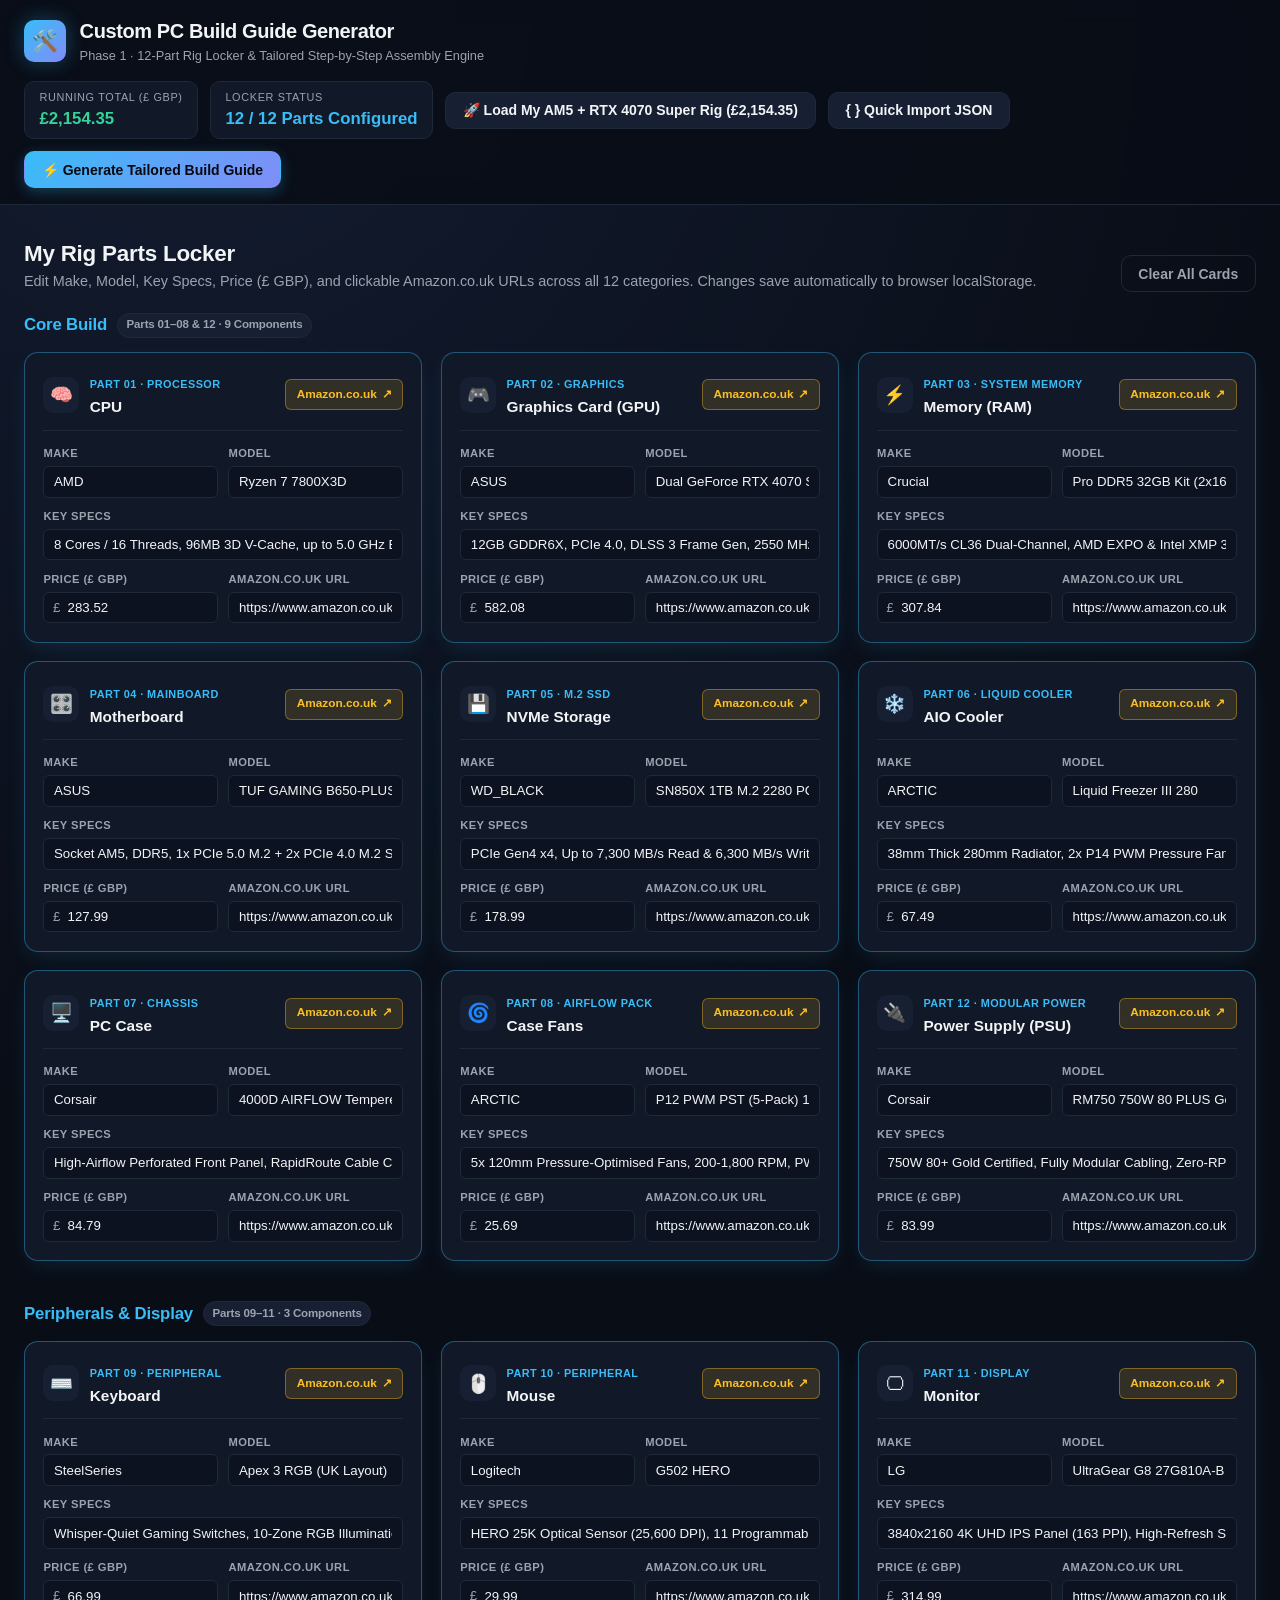
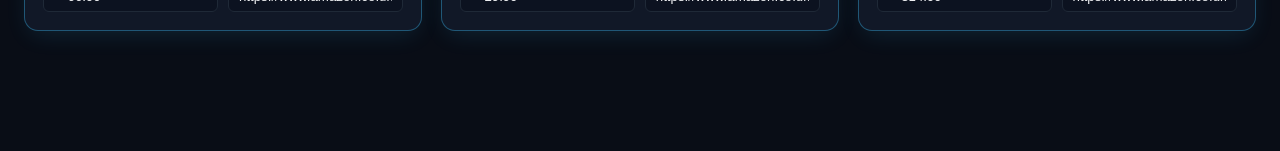
==== pc-build-guide/index.html @ 5e2cd975 "Phase 1 working state" ====
<!DOCTYPE html>
<html lang="en">
<head>
  <meta charset="UTF-8" />
  <meta name="viewport" content="width=device-width, initial-scale=1.0" />
  <title>Custom PC Build Guide Generator — Phase 1</title>
  <link rel="stylesheet" href="css/base.css" />
  <link rel="stylesheet" href="css/components.css" />
</head>
<body>
  <header class="top-header">
    <div class="app-container header-inner">
      <div class="brand-block">
        <div class="brand-logo" aria-hidden="true">🛠️</div>
        <div>
          <h1 class="brand-title">Custom PC Build Guide Generator</h1>
          <p class="brand-subtitle">Phase 1 · 12-Part Rig Locker &amp; Tailored Step-by-Step Assembly Engine</p>
        </div>
      </div>

      <div class="header-metrics-actions">
        <div class="metric-pill">
          <span class="metric-label">Running Total (£ GBP)</span>
          <span class="metric-value" id="total-price">£2,154.35</span>
        </div>
        <div class="metric-pill">
          <span class="metric-label">Locker Status</span>
          <span class="metric-value" id="parts-count" style="color: var(--accent-cyan);">12 / 12 Parts Configured</span>
        </div>
        <button type="button" class="btn btn-secondary" id="btn-load-default-rig">
          <span>🚀 Load My AM5 + RTX 4070 Super Rig (£2,154.35)</span>
        </button>
        <button type="button" class="btn btn-secondary" id="btn-open-json">
          <span>{ } Quick Import JSON</span>
        </button>
        <button type="button" class="btn btn-primary" id="btn-generate-guide">
          <span>⚡ Generate Tailored Build Guide</span>
        </button>
      </div>
    </div>
  </header>

  <main class="app-container">
    <section id="locker-container" aria-labelledby="locker-heading">
      <div class="section-header">
        <div>
          <h2 class="section-title" id="locker-heading">My Rig Parts Locker</h2>
          <p class="section-desc">
            Edit Make, Model, Key Specs, Price (£ GBP), and clickable Amazon.co.uk URLs across all 12 categories. Changes save automatically to browser localStorage.
          </p>
        </div>
        <button type="button" class="btn btn-ghost" id="btn-clear-all">Clear All Cards</button>
      </div>

      <h3 class="locker-subsection-title">
        <span>Core Build</span>
        <span class="locker-subsection-pill">Parts 01–08 &amp; 12 · 9 Components</span>
      </h3>
      <div class="parts-grid" id="core-parts-grid"></div>

      <h3 class="locker-subsection-title">
        <span>Peripherals &amp; Display</span>
        <span class="locker-subsection-pill">Parts 09–11 · 3 Components</span>
      </h3>
      <div class="parts-grid" id="peripherals-parts-grid"></div>
    </section>

    <section class="guide-section is-hidden" id="guide-section" aria-labelledby="guide-heading">
      <div class="section-header">
        <div>
          <h2 class="section-title" id="guide-heading">Tailored Step-by-Step Assembly &amp; BIOS Guide</h2>
          <p class="section-desc">
            Generated dynamically from your active Make, Model, and Key Specs—complete with hardware-specific warnings, Phase 2 SVG Blueprint slots, and Phase 3 Video Tip drawers.
          </p>
        </div>
      </div>

      <div class="guide-progress-card">
        <span id="guide-progress-text" style="font-weight: 600; font-size: 0.9rem;">0 of 9 Assembly Steps Completed (0%)</span>
        <div class="progress-track" aria-hidden="true">
          <div class="progress-fill" id="guide-progress-bar"></div>
        </div>
      </div>

      <div class="guide-steps-list" id="guide-steps"></div>
    </section>
  </main>

  <!-- Quick Import JSON Modal -->
  <div class="modal-backdrop is-hidden" id="json-modal" role="dialog" aria-modal="true" aria-labelledby="json-modal-title">
    <div class="modal-card">
      <div class="section-header" style="margin-bottom: 0.5rem;">
        <div>
          <h2 class="section-title" id="json-modal-title">Quick Import JSON / Inspect Rig Dataset</h2>
          <p class="section-desc">Paste a JSON parts object or array below to populate your 12-part locker.</p>
        </div>
        <button type="button" class="btn btn-ghost" id="btn-close-json">✕ Close</button>
      </div>

      <textarea id="json-textarea" class="paste-textarea" spellcheck="false"></textarea>

      <div class="modal-footer">
        <div style="display: flex; align-items: center; gap: 0.75rem; flex-wrap: wrap;">
          <button type="button" class="btn btn-secondary" id="btn-fill-default-json">Load Default £2,154.35 JSON Template</button>
          <span id="json-status" style="font-size: 0.8rem; color: var(--accent-cyan);"></span>
        </div>
        <button type="button" class="btn btn-primary" id="btn-apply-json">Apply JSON to Locker</button>
      </div>
    </div>
  </div>

  <div class="toast-banner" id="toast-banner" role="status" aria-live="polite"></div>

  <script defer src="js/defaultRig.js"></script>
  <script defer src="js/state.js"></script>
  <script defer src="js/guide.js"></script>
  <script defer src="js/app.js"></script>
</body>
</html>
---- pc-build-guide/css/base.css ----
:root {
  --bg-primary: #090d16;
  --bg-secondary: #111827;
  --bg-elevated: #172033;
  --bg-input: #0c1220;
  --border-subtle: #1f2937;
  --border-focus: #38bdf8;
  --border-populated: rgba(56, 189, 248, 0.38);
  --text-primary: #f3f4f6;
  --text-secondary: #9ca3af;
  --text-muted: #6b7280;
  --accent-cyan: #38bdf8;
  --accent-indigo: #818cf8;
  --accent-emerald: #34d399;
  --accent-amber: #fbbf24;
  --danger-rose: #f87171;
  --radius-lg: 14px;
  --radius-md: 10px;
  --radius-sm: 6px;
  --shadow-card: 0 10px 25px -5px rgba(0, 0, 0, 0.45);
}

*,
*::before,
*::after {
  box-sizing: border-box;
  margin: 0;
  padding: 0;
}

html {
  scroll-behavior: smooth;
  color-scheme: dark;
}

body {
  font-family: 'Inter', -apple-system, BlinkMacSystemFont, 'Segoe UI', Roboto, sans-serif;
  background: radial-gradient(circle at 15% 0%, #131c31 0%, var(--bg-primary) 55%);
  color: var(--text-primary);
  min-height: 100vh;
  line-height: 1.5;
  padding-bottom: 5rem;
}

.app-container {
  max-width: 1280px;
  margin: 0 auto;
  padding: 0 1.5rem;
}

/* Header & Action Bar */
.top-header {
  position: sticky;
  top: 0;
  z-index: 30;
  background: rgba(9, 13, 22, 0.88);
  backdrop-filter: blur(12px);
  border-bottom: 1px solid var(--border-subtle);
  padding: 1rem 0;
  margin-bottom: 2rem;
}

.header-inner {
  display: flex;
  flex-wrap: wrap;
  align-items: center;
  justify-content: space-between;
  gap: 1rem;
}

.brand-block {
  display: flex;
  align-items: center;
  gap: 0.85rem;
}

.brand-logo {
  width: 42px;
  height: 42px;
  border-radius: 10px;
  background: linear-gradient(135deg, var(--accent-cyan), var(--accent-indigo));
  display: grid;
  place-items: center;
  font-size: 1.3rem;
  box-shadow: 0 0 20px rgba(56, 189, 248, 0.3);
}

.brand-title {
  font-size: 1.25rem;
  font-weight: 700;
  letter-spacing: -0.02em;
}

.brand-subtitle {
  font-size: 0.8rem;
  color: var(--text-secondary);
}

.header-metrics-actions {
  display: flex;
  flex-wrap: wrap;
  align-items: center;
  gap: 0.75rem;
}

.metric-pill {
  background: var(--bg-secondary);
  border: 1px solid var(--border-subtle);
  padding: 0.45rem 0.9rem;
  border-radius: var(--radius-md);
  display: flex;
  flex-direction: column;
}

.metric-label {
  font-size: 0.68rem;
  text-transform: uppercase;
  letter-spacing: 0.06em;
  color: var(--text-secondary);
}

.metric-value {
  font-size: 1.05rem;
  font-weight: 700;
  color: var(--accent-emerald);
}

/* Section Headers */
.section-header {
  display: flex;
  flex-wrap: wrap;
  align-items: flex-end;
  justify-content: space-between;
  gap: 1rem;
  margin-bottom: 1.25rem;
}

.section-title {
  font-size: 1.4rem;
  font-weight: 700;
  letter-spacing: -0.01em;
}

.section-desc {
  color: var(--text-secondary);
  font-size: 0.9rem;
}

/* Buttons */
.btn {
  display: inline-flex;
  align-items: center;
  gap: 0.5rem;
  font-size: 0.875rem;
  font-weight: 600;
  padding: 0.6rem 1.05rem;
  border-radius: var(--radius-md);
  border: 1px solid transparent;
  cursor: pointer;
  transition: all 0.18s ease;
  text-decoration: none;
}

.btn-primary {
  background: linear-gradient(135deg, var(--accent-cyan), var(--accent-indigo));
  color: #060911;
  box-shadow: 0 4px 14px rgba(56, 189, 248, 0.28);
}

.btn-primary:hover {
  filter: brightness(1.1);
  transform: translateY(-1px);
}

.btn-secondary {
  background: var(--bg-elevated);
  color: var(--text-primary);
  border-color: var(--border-subtle);
}

.btn-secondary:hover {
  border-color: var(--accent-cyan);
}

.btn-ghost {
  background: transparent;
  color: var(--text-secondary);
  border-color: var(--border-subtle);
}

.btn-ghost:hover {
  color: var(--danger-rose);
  border-color: rgba(248, 113, 113, 0.4);
}

.is-hidden {
  display: none !important;
}
---- pc-build-guide/css/components.css ----
/* Parts Grid & Category Cards */
.parts-grid { display: grid; grid-template-columns: repeat(auto-fill, minmax(310px, 1fr)); gap: 1.15rem; margin-bottom: 2.5rem; }
.part-card { background: var(--bg-secondary); border: 1px solid var(--border-subtle); border-radius: var(--radius-lg); padding: 1.15rem; box-shadow: var(--shadow-card); transition: border-color 0.2s ease, box-shadow 0.2s ease; }
.part-card.is-populated { border-color: var(--border-populated); box-shadow: 0 8px 24px -6px rgba(56, 189, 248, 0.14); }
.part-card-header { display: flex; align-items: center; justify-content: space-between; gap: 0.5rem; margin-bottom: 0.9rem; padding-bottom: 0.7rem; border-bottom: 1px solid var(--border-subtle); }
.part-title-group { display: flex; align-items: center; gap: 0.65rem; }
.part-icon { width: 36px; height: 36px; border-radius: var(--radius-md); background: var(--bg-elevated); display: grid; place-items: center; font-size: 1.15rem; }
.part-label { font-size: 0.96rem; font-weight: 700; }
.part-badge { display: inline-block; font-size: 0.68rem; color: var(--accent-cyan); font-weight: 600; text-transform: uppercase; letter-spacing: 0.04em; }

.retail-link-btn { display: inline-flex; align-items: center; gap: 0.3rem; font-size: 0.74rem; font-weight: 600; padding: 0.35rem 0.65rem; border-radius: var(--radius-sm); background: rgba(251, 191, 36, 0.14); color: var(--accent-amber); border: 1px solid rgba(251, 191, 36, 0.38); text-decoration: none; transition: all 0.15s ease; white-space: nowrap; }
.retail-link-btn:hover:not(.is-disabled) { background: var(--accent-amber); color: #060911; }
.retail-link-btn.is-disabled { background: var(--bg-input); color: var(--text-muted); border-color: var(--border-subtle); pointer-events: none; opacity: 0.6; }

.part-form-grid { display: grid; grid-template-columns: 1fr 1fr; gap: 0.65rem; }
.field-group { display: flex; flex-direction: column; gap: 0.25rem; }
.field-group.full-span { grid-column: 1 / -1; }
.field-label { font-size: 0.7rem; font-weight: 600; color: var(--text-secondary); text-transform: uppercase; letter-spacing: 0.04em; }
.field-input { width: 100%; background: var(--bg-input); border: 1px solid var(--border-subtle); border-radius: var(--radius-sm); color: var(--text-primary); font-size: 0.83rem; padding: 0.46rem 0.6rem; outline: none; transition: border-color 0.15s ease; }
.field-input:focus { border-color: var(--border-focus); }
.price-input-wrap { position: relative; display: flex; align-items: center; }
.currency-prefix { position: absolute; left: 0.6rem; color: var(--text-secondary); font-size: 0.83rem; pointer-events: none; }
.price-input { padding-left: 1.45rem; }

/* Sub-section Divider */
.locker-subsection-title { display: flex; align-items: center; gap: 0.6rem; font-size: 1.05rem; font-weight: 700; color: var(--accent-cyan); margin: 0.5rem 0 0.9rem; letter-spacing: -0.01em; }
.locker-subsection-pill { font-size: 0.72rem; background: var(--bg-elevated); color: var(--text-secondary); padding: 0.18rem 0.55rem; border-radius: 999px; border: 1px solid var(--border-subtle); }

/* Tailored Build Guide Section */
.guide-section { border-top: 1px solid var(--border-subtle); padding-top: 2.25rem; }
.guide-progress-card { background: var(--bg-secondary); border: 1px solid var(--border-subtle); border-radius: var(--radius-md); padding: 0.9rem 1.15rem; margin-bottom: 1.5rem; display: flex; flex-wrap: wrap; align-items: center; justify-content: space-between; gap: 1rem; }
.progress-track { flex: 1; min-width: 200px; height: 10px; background: var(--bg-input); border-radius: 999px; overflow: hidden; border: 1px solid var(--border-subtle); }
.progress-fill { height: 100%; width: 0%; background: linear-gradient(90deg, var(--accent-cyan), var(--accent-emerald)); transition: width 0.25s ease; }
.guide-steps-list { display: flex; flex-direction: column; gap: 1.25rem; }
.guide-step-card { background: var(--bg-secondary); border: 1px solid var(--border-subtle); border-radius: var(--radius-lg); padding: 1.35rem; transition: border-color 0.2s ease; }
.guide-step-card.is-completed { border-color: rgba(52, 211, 153, 0.45); background: rgba(17, 24, 39, 0.65); }
.guide-step-top { display: flex; flex-wrap: wrap; align-items: center; justify-content: space-between; gap: 0.8rem; margin-bottom: 0.9rem; }
.step-check-label { display: inline-flex; align-items: center; gap: 0.55rem; cursor: pointer; }
.step-checkbox { width: 18px; height: 18px; accent-color: var(--accent-emerald); cursor: pointer; }
.step-number-badge { background: var(--bg-elevated); color: var(--accent-cyan); font-size: 0.76rem; font-weight: 700; padding: 0.25rem 0.6rem; border-radius: var(--radius-sm); border: 1px solid rgba(56, 189, 248, 0.3); }
.step-heading-wrap { flex: 1; min-width: 240px; }
.step-phase-tag { font-size: 0.72rem; text-transform: uppercase; letter-spacing: 0.05em; color: var(--accent-indigo); font-weight: 600; }
.step-title { font-size: 1.1rem; font-weight: 700; }
.step-parts-pills { display: flex; flex-wrap: wrap; gap: 0.4rem; }
.step-part-pill { font-size: 0.73rem; background: var(--bg-input); border: 1px solid var(--border-subtle); color: var(--text-secondary); padding: 0.2rem 0.55rem; border-radius: 999px; }

.step-instructions { margin: 0 0 0.95rem 1.25rem; color: var(--text-primary); display: flex; flex-direction: column; gap: 0.45rem; font-size: 0.92rem; }
.step-instructions strong { color: var(--accent-cyan); }
.step-instructions kbd { background: var(--bg-elevated); border: 1px solid var(--border-subtle); border-radius: 4px; padding: 0.08rem 0.38rem; font-size: 0.78rem; }

/* Hardware-Specific Warning Callout */
.hardware-warning-box { display: flex; align-items: flex-start; gap: 0.65rem; background: rgba(251, 191, 36, 0.08); border: 1px solid rgba(251, 191, 36, 0.38); border-left: 4px solid var(--accent-amber); border-radius: var(--radius-md); padding: 0.75rem 0.95rem; margin-bottom: 1rem; font-size: 0.85rem; color: #fde68a; }
.warning-icon { font-size: 1.05rem; line-height: 1.2; }

/* Phase 2 SVG Blueprint Slot & Phase 3 Collapsible Video Tip Drawer */
.phase-placeholders-grid { display: grid; grid-template-columns: repeat(auto-fit, minmax(280px, 1fr)); gap: 0.85rem; align-items: start; }
.placeholder-slot { background: var(--bg-input); border: 1px dashed rgba(56, 189, 248, 0.4); border-radius: var(--radius-md); padding: 0.85rem; }
.slot-badge-row { display: flex; align-items: center; justify-content: space-between; gap: 0.5rem; margin-bottom: 0.35rem; }
.slot-pill { font-size: 0.7rem; font-weight: 700; padding: 0.15rem 0.5rem; border-radius: var(--radius-sm); }
.phase-2-pill { background: rgba(56, 189, 248, 0.14); color: var(--accent-cyan); }
.phase-3-pill { background: rgba(129, 140, 248, 0.16); color: var(--accent-indigo); }
.slot-part-tag, .slot-duration { font-size: 0.72rem; color: var(--text-secondary); font-family: ui-monospace, SFMono-Regular, Consolas, monospace; }
.slot-topic { font-size: 0.83rem; color: var(--text-secondary); }

.video-tip-drawer { background: var(--bg-input); border: 1px solid rgba(129, 140, 248, 0.35); border-radius: var(--radius-md); overflow: hidden; }
.video-tip-summary { list-style: none; cursor: pointer; padding: 0.8rem 0.9rem; display: flex; align-items: center; justify-content: space-between; gap: 0.5rem; font-size: 0.84rem; font-weight: 600; color: var(--text-primary); user-select: none; }
.video-tip-summary::-webkit-details-marker { display: none; }
.video-tip-summary:hover { background: rgba(129, 140, 248, 0.08); }
.video-tip-body { padding: 0.75rem 0.9rem; border-top: 1px dashed var(--border-subtle); font-size: 0.82rem; color: var(--text-secondary); background: rgba(9, 13, 22, 0.55); }

/* Modal & Toast */
.modal-backdrop { position: fixed; inset: 0; z-index: 50; background: rgba(5, 8, 15, 0.8); backdrop-filter: blur(6px); display: grid; place-items: center; padding: 1rem; }
.modal-card { width: 100%; max-width: 700px; background: var(--bg-secondary); border: 1px solid var(--border-subtle); border-radius: var(--radius-lg); padding: 1.5rem; box-shadow: var(--shadow-card); }
.paste-textarea { width: 100%; min-height: 220px; margin: 0.9rem 0; background: var(--bg-input); border: 1px solid var(--border-subtle); border-radius: var(--radius-md); color: var(--text-primary); font-family: ui-monospace, SFMono-Regular, Consolas, monospace; font-size: 0.8rem; padding: 0.85rem; resize: vertical; }
.modal-footer { display: flex; flex-wrap: wrap; align-items: center; justify-content: space-between; gap: 0.75rem; }
.toast-banner { position: fixed; bottom: 1.5rem; right: 1.5rem; z-index: 60; background: var(--bg-elevated); border: 1px solid var(--accent-cyan); color: var(--text-primary); padding: 0.75rem 1.1rem; border-radius: var(--radius-md); font-size: 0.85rem; box-shadow: var(--shadow-card); opacity: 0; transform: translateY(10px); pointer-events: none; transition: all 0.2s ease; }
.toast-banner.visible { opacity: 1; transform: translateY(0); }
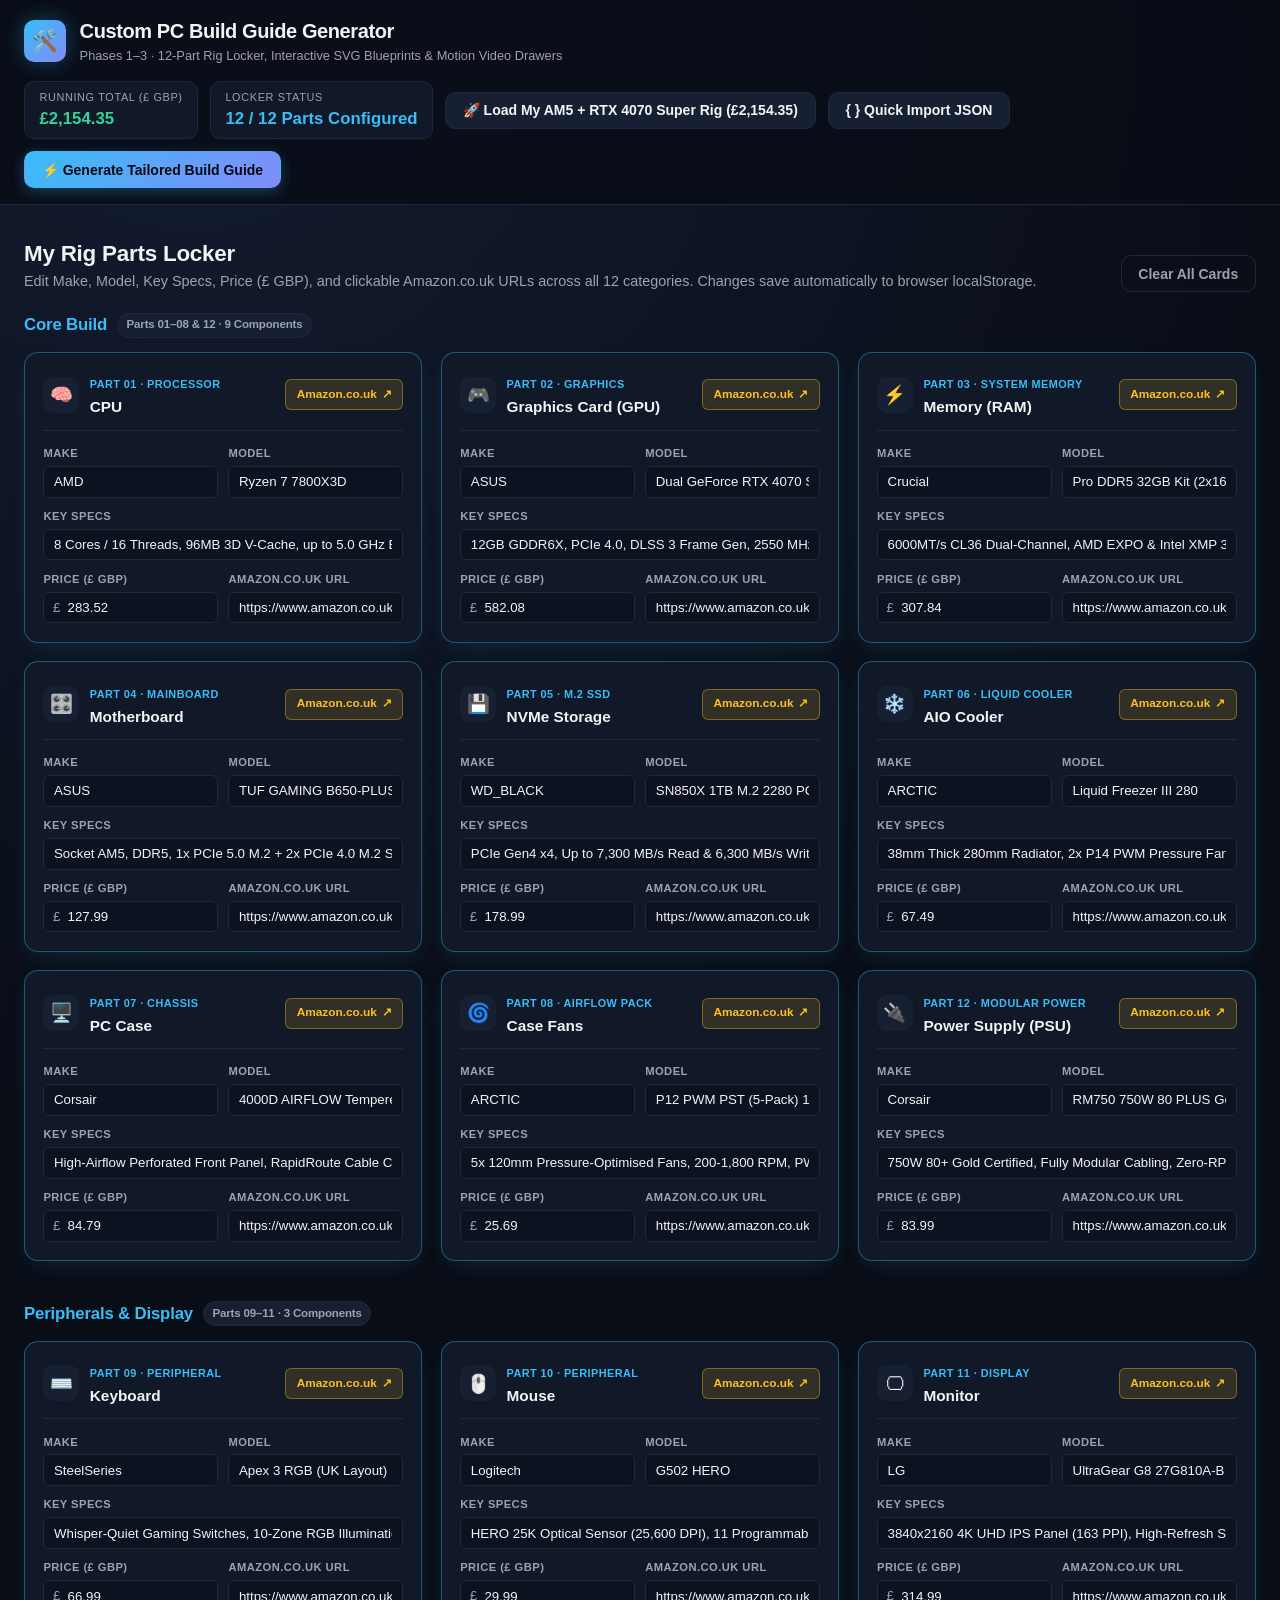
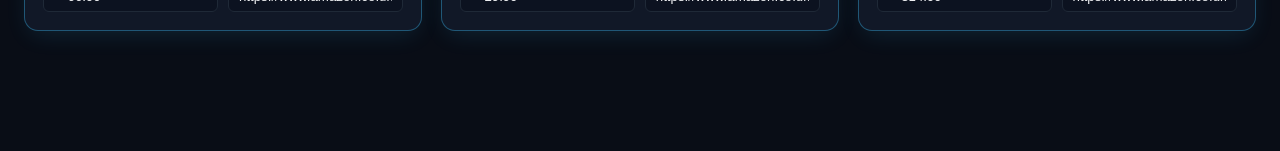
==== commit 459c5c4b: "Phase 3 working state with interactive video tip drawers" ====
--- a/pc-build-guide/index.html
+++ b/pc-build-guide/index.html
@@ -3,9 +3,11 @@
 <head>
   <meta charset="UTF-8" />
   <meta name="viewport" content="width=device-width, initial-scale=1.0" />
-  <title>Custom PC Build Guide Generator — Phase 1</title>
+  <title>Custom PC Build Guide Generator — Phases 1–3</title>
   <link rel="stylesheet" href="css/base.css" />
   <link rel="stylesheet" href="css/components.css" />
+  <link rel="stylesheet" href="css/blueprints.css" />
+  <link rel="stylesheet" href="css/videoDrawer.css" />
 </head>
 <body>
   <header class="top-header">
@@ -14,7 +16,7 @@
         <div class="brand-logo" aria-hidden="true">🛠️</div>
         <div>
           <h1 class="brand-title">Custom PC Build Guide Generator</h1>
-          <p class="brand-subtitle">Phase 1 · 12-Part Rig Locker &amp; Tailored Step-by-Step Assembly Engine</p>
+          <p class="brand-subtitle">Phases 1–3 · 12-Part Rig Locker, Interactive SVG Blueprints &amp; Motion Video Drawers</p>
         </div>
       </div>
 
@@ -114,6 +116,10 @@
   <script defer src="js/defaultRig.js"></script>
   <script defer src="js/state.js"></script>
   <script defer src="js/guide.js"></script>
+  <script defer src="js/blueprintsBench.js"></script>
+  <script defer src="js/blueprintsSystem.js"></script>
+  <script defer src="js/videoDrawerData.js"></script>
+  <script defer src="js/videoDrawerPlayer.js"></script>
   <script defer src="js/app.js"></script>
 </body>
 </html>
--- a/pc-build-guide/css/blueprints.css
+++ b/pc-build-guide/css/blueprints.css
@@ -0,0 +1,211 @@
+/* Interactive SVG Blueprints (Phase 2) */
+.blueprint-card {
+  background: #080c15;
+  border: 1px solid rgba(56, 189, 248, 0.35);
+  border-radius: var(--radius-md);
+  overflow: hidden;
+  transition: all 0.22s ease;
+  box-shadow: inset 0 0 24px rgba(56, 189, 248, 0.05);
+}
+
+.blueprint-card.is-expanded {
+  grid-column: 1 / -1;
+  border-color: var(--accent-cyan);
+  box-shadow: 0 12px 32px rgba(0, 0, 0, 0.65), 0 0 20px rgba(56, 189, 248, 0.18);
+}
+
+.blueprint-toolbar {
+  display: flex;
+  flex-wrap: wrap;
+  align-items: center;
+  justify-content: space-between;
+  gap: 0.5rem;
+  padding: 0.55rem 0.85rem;
+  background: rgba(17, 24, 39, 0.9);
+  border-bottom: 1px solid var(--border-subtle);
+}
+
+.blueprint-meta {
+  display: flex;
+  align-items: center;
+  gap: 0.5rem;
+}
+
+.blueprint-code {
+  font-family: ui-monospace, SFMono-Regular, Consolas, monospace;
+  font-size: 0.7rem;
+  font-weight: 700;
+  color: var(--accent-cyan);
+  background: rgba(56, 189, 248, 0.14);
+  padding: 0.15rem 0.48rem;
+  border-radius: 4px;
+  border: 1px solid rgba(56, 189, 248, 0.3);
+}
+
+.blueprint-title-text {
+  font-size: 0.78rem;
+  font-weight: 600;
+  color: var(--text-primary);
+}
+
+.blueprint-zoom-btn {
+  background: var(--bg-elevated);
+  color: var(--accent-cyan);
+  border: 1px solid rgba(56, 189, 248, 0.35);
+  border-radius: 5px;
+  padding: 0.22rem 0.58rem;
+  font-size: 0.72rem;
+  font-weight: 600;
+  cursor: pointer;
+  transition: all 0.15s ease;
+}
+
+.blueprint-zoom-btn:hover {
+  background: var(--accent-cyan);
+  color: #060911;
+}
+
+.blueprint-canvas-wrap {
+  position: relative;
+  width: 100%;
+  background-color: #070b13;
+  background-image:
+    linear-gradient(rgba(56, 189, 248, 0.05) 1px, transparent 1px),
+    linear-gradient(90deg, rgba(56, 189, 248, 0.05) 1px, transparent 1px);
+  background-size: 20px 20px;
+  padding: 0.5rem;
+}
+
+.blueprint-svg {
+  width: 100%;
+  height: 215px;
+  display: block;
+  transition: height 0.22s ease;
+}
+
+.blueprint-card.is-expanded .blueprint-svg {
+  height: 360px;
+}
+
+/* SVG Hotspot Callout Nodes */
+.bp-hotspot {
+  cursor: pointer;
+  outline: none;
+}
+
+.bp-hotspot-ring {
+  fill: rgba(56, 189, 248, 0.18);
+  stroke: #38bdf8;
+  stroke-width: 1.5;
+  transform-box: fill-box;
+  transform-origin: center;
+  animation: bpPulse 2.2s infinite ease-in-out;
+}
+
+.bp-hotspot.amber .bp-hotspot-ring {
+  fill: rgba(251, 191, 36, 0.2);
+  stroke: #fbbf24;
+}
+
+.bp-hotspot-core {
+  fill: #38bdf8;
+  stroke: #090d16;
+  stroke-width: 1.5;
+  transition: transform 0.15s ease, fill 0.15s ease;
+  transform-box: fill-box;
+  transform-origin: center;
+}
+
+.bp-hotspot.amber .bp-hotspot-core {
+  fill: #fbbf24;
+}
+
+.bp-hotspot:hover .bp-hotspot-core,
+.bp-hotspot.is-active .bp-hotspot-core {
+  transform: scale(1.3);
+  fill: #34d399;
+}
+
+.bp-hotspot.is-active .bp-hotspot-ring {
+  stroke: #34d399;
+  stroke-width: 2.5;
+}
+
+.bp-hotspot-num {
+  font-family: ui-monospace, SFMono-Regular, Consolas, monospace;
+  font-size: 9px;
+  font-weight: 700;
+  fill: #05080f;
+  pointer-events: none;
+  text-anchor: middle;
+  dominant-baseline: central;
+}
+
+/* Animated Airflow & Signal Lines */
+.bp-flow-intake {
+  stroke: #38bdf8;
+  stroke-width: 2.5;
+  stroke-dasharray: 6 5;
+  animation: bpDashFlow 1.1s linear infinite;
+}
+
+.bp-flow-exhaust {
+  stroke: #f97316;
+  stroke-width: 2.5;
+  stroke-dasharray: 6 5;
+  animation: bpDashFlow 0.95s linear infinite;
+}
+
+@keyframes bpPulse {
+  0%, 100% { transform: scale(1); opacity: 0.85; }
+  50% { transform: scale(1.45); opacity: 0.28; }
+}
+
+@keyframes bpDashFlow {
+  to { stroke-dashoffset: -22; }
+}
+
+/* Hotspot Inspection Readout Footer */
+.blueprint-inspector {
+  display: flex;
+  flex-direction: column;
+  gap: 0.35rem;
+  padding: 0.65rem 0.85rem;
+  background: #0c1322;
+  border-top: 1px solid var(--border-subtle);
+}
+
+.hotspot-pills-row {
+  display: flex;
+  flex-wrap: wrap;
+  gap: 0.35rem;
+}
+
+.hotspot-chip {
+  background: var(--bg-secondary);
+  border: 1px solid var(--border-subtle);
+  color: var(--text-secondary);
+  font-size: 0.7rem;
+  font-weight: 600;
+  padding: 0.18rem 0.5rem;
+  border-radius: 999px;
+  cursor: pointer;
+  transition: all 0.15s ease;
+}
+
+.hotspot-chip:hover,
+.hotspot-chip.is-active {
+  border-color: var(--accent-cyan);
+  color: var(--accent-cyan);
+  background: rgba(56, 189, 248, 0.12);
+}
+
+.inspector-detail-text {
+  font-size: 0.78rem;
+  color: var(--text-primary);
+  line-height: 1.4;
+}
+
+.inspector-detail-text strong {
+  color: var(--accent-cyan);
+}
--- a/pc-build-guide/css/videoDrawer.css
+++ b/pc-build-guide/css/videoDrawer.css
@@ -0,0 +1,263 @@
+/* Phase 3: Collapsible Video Tip & Motion Guide Drawers */
+.video-tip-drawer {
+  grid-column: 1 / -1;
+  background: linear-gradient(180deg, rgba(13, 19, 34, 0.96), rgba(9, 13, 24, 0.99));
+  border: 1px solid rgba(168, 85, 247, 0.35);
+  border-radius: 10px;
+  overflow: hidden;
+  transition: border-color 0.2s ease, box-shadow 0.2s ease;
+}
+
+.video-tip-drawer[open] {
+  border-color: rgba(168, 85, 247, 0.72);
+  box-shadow: 0 10px 30px rgba(0, 0, 0, 0.45), 0 0 0 1px rgba(168, 85, 247, 0.2);
+}
+
+.video-tip-summary {
+  display: flex;
+  align-items: center;
+  justify-content: space-between;
+  gap: 0.75rem;
+  padding: 0.75rem 0.95rem;
+  cursor: pointer;
+  list-style: none;
+  user-select: none;
+  background: rgba(168, 85, 247, 0.08);
+  transition: background 0.15s ease;
+}
+
+.video-tip-summary::-webkit-details-marker {
+  display: none;
+}
+
+.video-tip-summary:hover {
+  background: rgba(168, 85, 247, 0.14);
+}
+
+.video-summary-left {
+  display: flex;
+  align-items: center;
+  gap: 0.55rem;
+  flex-wrap: wrap;
+  font-size: 0.85rem;
+  font-weight: 700;
+  color: var(--text-primary);
+}
+
+.video-summary-right {
+  display: flex;
+  align-items: center;
+  gap: 0.5rem;
+  font-size: 0.76rem;
+  color: #d8b4fe;
+  font-family: ui-monospace, SFMono-Regular, Consolas, monospace;
+}
+
+.video-tip-body {
+  padding: 0.95rem 1rem 1rem;
+  border-top: 1px solid rgba(168, 85, 247, 0.24);
+  display: flex;
+  flex-direction: column;
+  gap: 0.85rem;
+}
+
+.video-drawer-tabs {
+  display: flex;
+  align-items: center;
+  justify-content: space-between;
+  gap: 0.5rem;
+  flex-wrap: wrap;
+  border-bottom: 1px solid rgba(148, 163, 184, 0.16);
+  padding-bottom: 0.55rem;
+}
+
+.video-tab-group {
+  display: flex;
+  gap: 0.45rem;
+  flex-wrap: wrap;
+}
+
+.video-tab-btn {
+  background: rgba(15, 23, 42, 0.85);
+  border: 1px solid rgba(148, 163, 184, 0.25);
+  color: var(--text-secondary);
+  font-size: 0.76rem;
+  font-weight: 700;
+  padding: 0.36rem 0.72rem;
+  border-radius: 6px;
+  cursor: pointer;
+  transition: all 0.15s ease;
+}
+
+.video-tab-btn:hover {
+  border-color: #c084fc;
+  color: var(--text-primary);
+}
+
+.video-tab-btn.is-active {
+  background: rgba(168, 85, 247, 0.2);
+  border-color: #c084fc;
+  color: #f3e8ff;
+}
+
+.video-tab-pane.is-hidden {
+  display: none;
+}
+
+/* Motion Canvas Stage & Controls */
+.motion-player-box {
+  background: #070b14;
+  border: 1px solid rgba(56, 189, 248, 0.24);
+  border-radius: 8px;
+  padding: 0.65rem;
+  display: flex;
+  flex-direction: column;
+  gap: 0.6rem;
+}
+
+.motion-canvas-wrap {
+  position: relative;
+  width: 100%;
+  background: radial-gradient(circle at 50% 45%, #111c33 0%, #070b14 100%);
+  border: 1px solid rgba(30, 41, 59, 0.9);
+  border-radius: 6px;
+  overflow: hidden;
+}
+
+.motion-canvas {
+  display: block;
+  width: 100%;
+  height: auto;
+  max-height: 220px;
+}
+
+.motion-controls-bar {
+  display: flex;
+  align-items: center;
+  gap: 0.6rem;
+  flex-wrap: wrap;
+  background: rgba(15, 23, 42, 0.9);
+  padding: 0.45rem 0.65rem;
+  border-radius: 6px;
+  border: 1px solid rgba(148, 163, 184, 0.16);
+}
+
+.motion-btn {
+  background: rgba(56, 189, 248, 0.15);
+  border: 1px solid rgba(56, 189, 248, 0.45);
+  color: #e0f2fe;
+  font-size: 0.75rem;
+  font-weight: 700;
+  padding: 0.28rem 0.65rem;
+  border-radius: 5px;
+  cursor: pointer;
+}
+
+.motion-btn.is-active {
+  background: rgba(16, 185, 129, 0.2);
+  border-color: #34d399;
+  color: #a7f3d0;
+}
+
+.motion-scrubber {
+  flex: 1;
+  min-width: 140px;
+  accent-color: #38bdf8;
+  cursor: pointer;
+}
+
+.motion-timecode {
+  font-family: ui-monospace, SFMono-Regular, Consolas, monospace;
+  font-size: 0.75rem;
+  color: #38bdf8;
+  min-width: 78px;
+  text-align: right;
+}
+
+/* 3 Timestamped Keyframe Coaching Callouts */
+.keyframe-grid {
+  display: grid;
+  grid-template-columns: repeat(auto-fit, minmax(210px, 1fr));
+  gap: 0.55rem;
+}
+
+.keyframe-card {
+  text-align: left;
+  background: rgba(15, 23, 42, 0.78);
+  border: 1px solid rgba(148, 163, 184, 0.22);
+  border-radius: 7px;
+  padding: 0.55rem 0.7rem;
+  cursor: pointer;
+  transition: all 0.15s ease;
+  color: var(--text-secondary);
+}
+
+.keyframe-card:hover,
+.keyframe-card.is-active {
+  border-color: #38bdf8;
+  background: rgba(56, 189, 248, 0.11);
+  color: var(--text-primary);
+}
+
+.keyframe-time {
+  display: inline-block;
+  font-family: ui-monospace, SFMono-Regular, Consolas, monospace;
+  font-size: 0.7rem;
+  font-weight: 700;
+  color: #38bdf8;
+  background: rgba(56, 189, 248, 0.14);
+  padding: 0.1rem 0.4rem;
+  border-radius: 4px;
+  margin-bottom: 0.28rem;
+}
+
+.keyframe-label {
+  display: block;
+  font-size: 0.77rem;
+  line-height: 1.38;
+}
+
+/* YouTube / Custom Video Tab & Pro-Tip Mistake Badge */
+.custom-video-controls {
+  display: flex;
+  gap: 0.5rem;
+  flex-wrap: wrap;
+  align-items: center;
+}
+
+.custom-video-input {
+  flex: 1;
+  min-width: 220px;
+}
+
+.video-embed-frame {
+  width: 100%;
+  aspect-ratio: 16 / 9;
+  max-height: 310px;
+  border: 1px solid rgba(168, 85, 247, 0.35);
+  border-radius: 8px;
+  background: #050811;
+}
+
+.coaching-note-box {
+  background: rgba(56, 189, 248, 0.08);
+  border-left: 3px solid #38bdf8;
+  padding: 0.55rem 0.75rem;
+  border-radius: 5px;
+  font-size: 0.79rem;
+  color: var(--text-secondary);
+  line-height: 1.45;
+}
+
+.mistake-badge-box {
+  display: flex;
+  align-items: flex-start;
+  gap: 0.6rem;
+  background: rgba(239, 68, 68, 0.1);
+  border: 1px solid rgba(239, 68, 68, 0.38);
+  border-radius: 7px;
+  padding: 0.6rem 0.8rem;
+  font-size: 0.8rem;
+  color: #fecaca;
+  line-height: 1.42;
+}
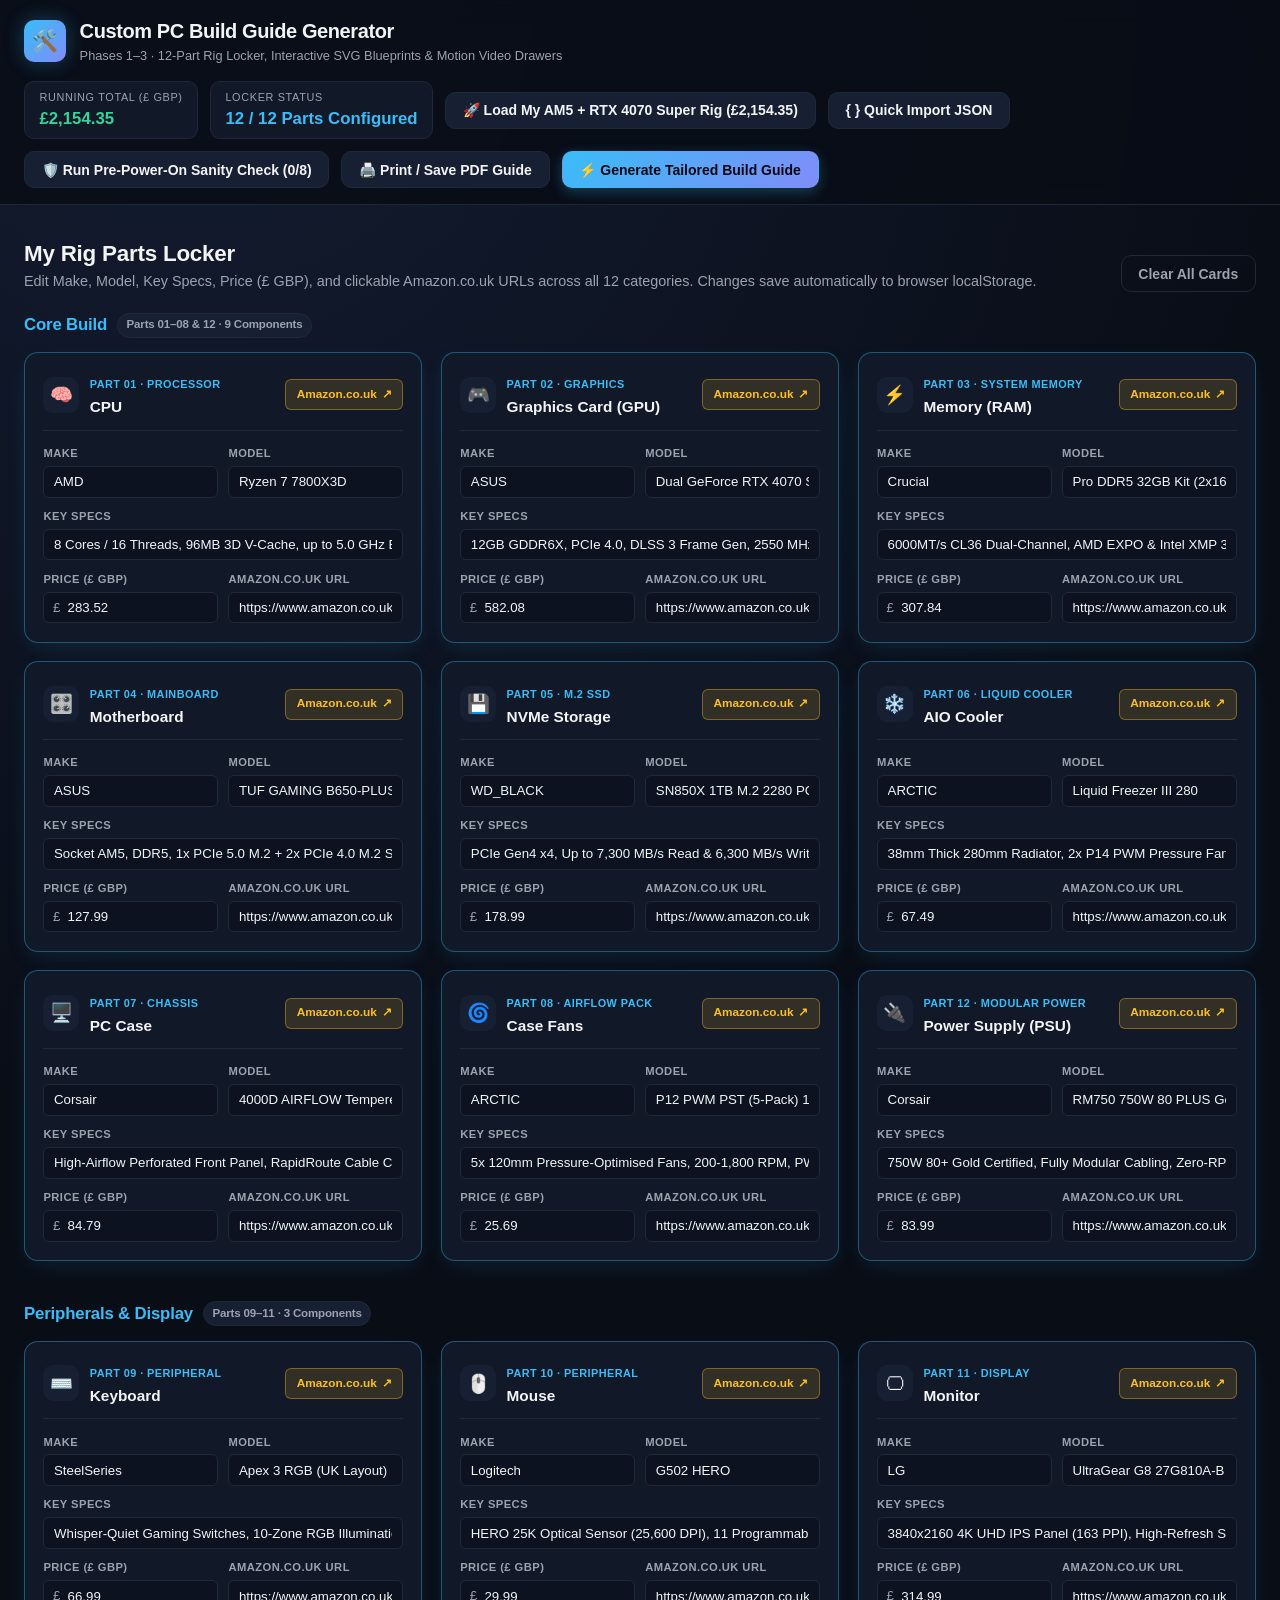
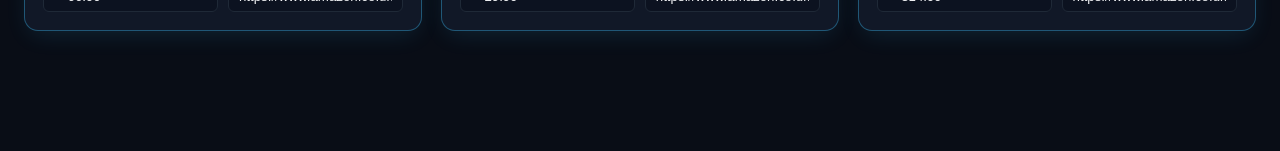
==== commit 03560284: "Phase 4 working state with pre-power-on sanity check and print dossier" ====
--- a/pc-build-guide/index.html
+++ b/pc-build-guide/index.html
@@ -3,11 +3,12 @@
 <head>
   <meta charset="UTF-8" />
   <meta name="viewport" content="width=device-width, initial-scale=1.0" />
-  <title>Custom PC Build Guide Generator — Phases 1–3</title>
+  <title>Custom PC Build Guide Generator — Phases 1–4</title>
   <link rel="stylesheet" href="css/base.css" />
   <link rel="stylesheet" href="css/components.css" />
   <link rel="stylesheet" href="css/blueprints.css" />
   <link rel="stylesheet" href="css/videoDrawer.css" />
+  <link rel="stylesheet" href="css/printDossier.css" />
 </head>
 <body>
   <header class="top-header">
@@ -35,6 +36,12 @@
         <button type="button" class="btn btn-secondary" id="btn-open-json">
           <span>{ } Quick Import JSON</span>
         </button>
+        <button type="button" class="btn btn-secondary" id="btn-open-sanity">
+          <span>🛡️ Run Pre-Power-On Sanity Check (0/8)</span>
+        </button>
+        <button type="button" class="btn btn-secondary" id="btn-print-dossier">
+          <span>🖨️ Print / Save PDF Guide</span>
+        </button>
         <button type="button" class="btn btn-primary" id="btn-generate-guide">
           <span>⚡ Generate Tailored Build Guide</span>
         </button>
@@ -43,6 +50,7 @@
   </header>
 
   <main class="app-container">
+    <section id="print-dossier-sheet" class="print-dossier-sheet" aria-hidden="true"></section>
     <section id="locker-container" aria-labelledby="locker-heading">
       <div class="section-header">
         <div>
@@ -111,6 +119,34 @@
     </div>
   </div>
 
+  <div class="modal-backdrop is-hidden" id="sanity-modal" role="dialog" aria-modal="true" aria-labelledby="sanity-modal-title">
+    <div class="modal-card sanity-modal-card">
+      <div class="section-header" style="margin-bottom: 0.5rem;">
+        <div>
+          <h2 class="section-title" id="sanity-modal-title">🛡️ Pre-Power-On Sanity Check (First-Boot Readiness Gate)</h2>
+          <p class="section-desc">Verify all 8 critical hardware &amp; cable checks tailored to your active rig before flipping the PSU switch.</p>
+        </div>
+        <button type="button" class="btn btn-ghost" id="btn-close-sanity">✕ Close</button>
+      </div>
+      <div class="sanity-meter-box">
+        <div class="sanity-meter-top">
+          <span id="sanity-meter-text">0 / 8 Pre-Boot Checks Verified (0%)</span>
+          <button type="button" class="btn btn-ghost" id="btn-check-all-sanity" style="padding:0.2rem 0.55rem; font-size:0.75rem;">Toggle All 8</button>
+        </div>
+        <div class="progress-track" aria-hidden="true"><div class="progress-fill" id="sanity-meter-bar"></div></div>
+      </div>
+      <div class="sanity-cleared-banner is-hidden" id="sanity-cleared-banner" role="status">
+        <span>✅</span>
+        <span>Cleared for First Boot &amp; UEFI BIOS Setup! All 8 critical hardware checks verified.</span>
+      </div>
+      <div class="sanity-check-list" id="sanity-checklist-container"></div>
+      <div class="modal-footer">
+        <span style="font-size:0.78rem; color:var(--text-secondary);">Progress saves automatically to browser localStorage.</span>
+        <button type="button" class="btn btn-primary" id="btn-modal-print-dossier">🖨️ Print / Save PDF Build Dossier</button>
+      </div>
+    </div>
+  </div>
+
   <div class="toast-banner" id="toast-banner" role="status" aria-live="polite"></div>
 
   <script defer src="js/defaultRig.js"></script>
@@ -120,6 +156,7 @@
   <script defer src="js/blueprintsSystem.js"></script>
   <script defer src="js/videoDrawerData.js"></script>
   <script defer src="js/videoDrawerPlayer.js"></script>
+  <script defer src="js/sanityDossier.js"></script>
   <script defer src="js/app.js"></script>
 </body>
 </html>
--- a/pc-build-guide/css/printDossier.css
+++ b/pc-build-guide/css/printDossier.css
@@ -0,0 +1,246 @@
+/* Phase 4: Pre-Power-On Sanity Check Modal & A4 Print Dossier */
+.sanity-gate-prompt {
+  margin-top: 0.9rem;
+  padding: 0.9rem 1.05rem;
+  border-radius: 10px;
+  background: linear-gradient(135deg, rgba(16, 185, 129, 0.14), rgba(56, 189, 248, 0.12));
+  border: 1px solid rgba(16, 185, 129, 0.45);
+  display: flex;
+  align-items: center;
+  justify-content: space-between;
+  gap: 0.85rem;
+  flex-wrap: wrap;
+}
+
+.sanity-gate-text strong {
+  display: block;
+  color: #a7f3d0;
+  font-size: 0.92rem;
+  margin-bottom: 0.2rem;
+}
+
+.sanity-gate-text span {
+  font-size: 0.8rem;
+  color: var(--text-secondary);
+}
+
+.sanity-modal-card {
+  max-width: 780px;
+  width: 95%;
+  max-height: 90vh;
+  overflow-y: auto;
+}
+
+.sanity-meter-box {
+  background: rgba(15, 23, 42, 0.85);
+  border: 1px solid rgba(56, 189, 248, 0.3);
+  border-radius: 8px;
+  padding: 0.7rem 0.9rem;
+  margin-bottom: 0.75rem;
+}
+
+.sanity-meter-top {
+  display: flex;
+  justify-content: space-between;
+  align-items: center;
+  font-size: 0.84rem;
+  font-weight: 700;
+  margin-bottom: 0.45rem;
+}
+
+.sanity-cleared-banner {
+  background: rgba(16, 185, 129, 0.18);
+  border: 1px solid #10b981;
+  color: #d1fae5;
+  padding: 0.7rem 0.95rem;
+  border-radius: 8px;
+  font-weight: 700;
+  font-size: 0.88rem;
+  margin-bottom: 0.75rem;
+  display: flex;
+  align-items: center;
+  gap: 0.55rem;
+}
+
+.sanity-cleared-banner.is-hidden {
+  display: none;
+}
+
+.sanity-check-list {
+  display: flex;
+  flex-direction: column;
+  gap: 0.5rem;
+  margin-bottom: 0.9rem;
+}
+
+.sanity-item-card {
+  display: flex;
+  align-items: flex-start;
+  gap: 0.7rem;
+  padding: 0.62rem 0.8rem;
+  border-radius: 8px;
+  background: rgba(15, 23, 42, 0.78);
+  border: 1px solid rgba(148, 163, 184, 0.22);
+  cursor: pointer;
+  transition: border-color 0.15s ease, background 0.15s ease;
+}
+
+.sanity-item-card:hover {
+  border-color: rgba(56, 189, 248, 0.5);
+}
+
+.sanity-item-card.is-checked {
+  border-color: rgba(16, 185, 129, 0.55);
+  background: rgba(16, 185, 129, 0.1);
+}
+
+.sanity-item-card input[type="checkbox"] {
+  width: 1.1rem;
+  height: 1.1rem;
+  margin-top: 0.15rem;
+  accent-color: #10b981;
+  cursor: pointer;
+}
+
+.sanity-item-title {
+  display: block;
+  font-size: 0.84rem;
+  font-weight: 700;
+  color: var(--text-primary);
+  margin-bottom: 0.15rem;
+}
+
+.sanity-item-desc {
+  display: block;
+  font-size: 0.78rem;
+  color: var(--text-secondary);
+  line-height: 1.38;
+}
+
+/* Hidden on screen; visible only when printing/exporting PDF */
+.print-dossier-sheet {
+  display: none;
+}
+
+@media print {
+  @page {
+    size: A4 portrait;
+    margin: 11mm;
+  }
+
+  body {
+    background: #ffffff !important;
+    color: #0f172a !important;
+    font-size: 10pt;
+    line-height: 1.38;
+  }
+
+  .top-header,
+  #locker-container,
+  .modal-backdrop,
+  .toast-banner,
+  .guide-progress-card,
+  .bp-zoom-btn,
+  .bp-hint-pill,
+  .video-drawer-tabs,
+  .motion-canvas-wrap,
+  .motion-controls-bar,
+  [data-pane="embed"],
+  .sanity-gate-prompt {
+    display: none !important;
+  }
+
+  .app-container {
+    max-width: 100% !important;
+    padding: 0 !important;
+    margin: 0 !important;
+  }
+
+  .print-dossier-sheet {
+    display: block !important;
+    page-break-after: always;
+    break-after: page;
+  }
+
+  .print-dossier-header {
+    border-bottom: 2px solid #0f172a;
+    padding-bottom: 0.5rem;
+    margin-bottom: 0.75rem;
+    display: flex;
+    justify-content: space-between;
+    align-items: flex-end;
+  }
+
+  .print-manifest-table {
+    width: 100%;
+    border-collapse: collapse;
+    margin-bottom: 0.9rem;
+    font-size: 8.5pt;
+  }
+
+  .print-manifest-table th,
+  .print-manifest-table td {
+    border: 1px solid #cbd5e1;
+    padding: 4px 6px;
+    text-align: left;
+    color: #0f172a !important;
+  }
+
+  .print-manifest-table th {
+    background: #f1f5f9 !important;
+    font-weight: 700;
+  }
+
+  .print-sanity-box {
+    border: 1.5px solid #0f172a;
+    border-radius: 6px;
+    padding: 8px 10px;
+    background: #f8fafc !important;
+  }
+
+  .print-sanity-grid {
+    display: grid;
+    grid-template-columns: 1fr 1fr;
+    gap: 5px 12px;
+    font-size: 8pt;
+  }
+
+  #guide-section {
+    display: block !important;
+    margin-top: 0 !important;
+  }
+
+  .guide-step-card {
+    background: #ffffff !important;
+    border: 1.5px solid #94a3b8 !important;
+    color: #0f172a !important;
+    margin-bottom: 10px !important;
+    padding: 10px 12px !important;
+    page-break-inside: avoid;
+    break-inside: avoid;
+    box-shadow: none !important;
+  }
+
+  .step-title, .step-instructions li, .keyframe-label {
+    color: #0f172a !important;
+  }
+
+  .hardware-warning-box, .mistake-badge-box {
+    background: #fffbeb !important;
+    border: 1px solid #d97706 !important;
+    color: #78350f !important;
+  }
+
+  .blueprint-card, .blueprint-svg-stage {
+    background: #0f172a !important;
+    border-color: #334155 !important;
+    -webkit-print-color-adjust: exact;
+    print-color-adjust: exact;
+  }
+
+  .video-tip-drawer, .video-tip-body {
+    display: block !important;
+    background: #f8fafc !important;
+    border-color: #cbd5e1 !important;
+  }
+}
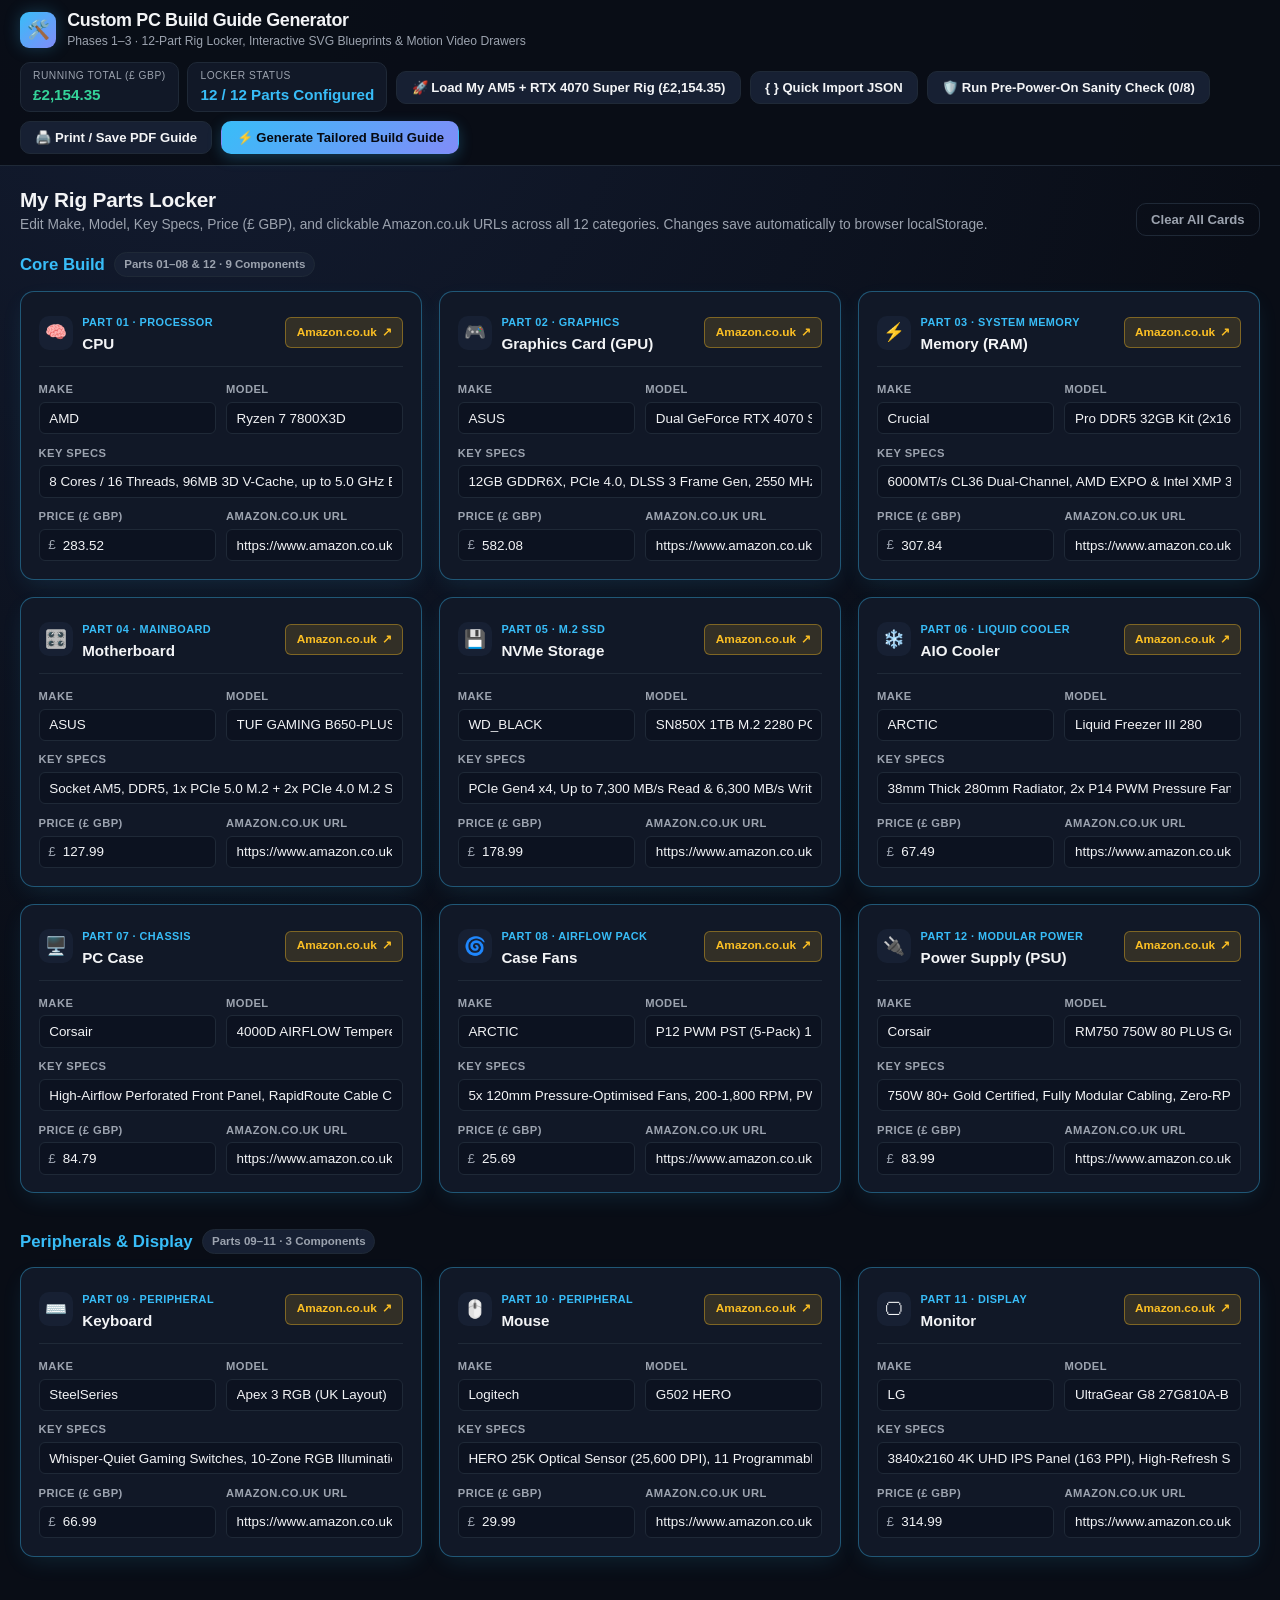
==== commit d9d4a055: "Add 9 step-specific motion animations, unique YouTube tutorials, full-width SVG blueprints, mobile r" ====
--- a/pc-build-guide/index.html
+++ b/pc-build-guide/index.html
@@ -155,6 +155,7 @@
   <script defer src="js/blueprintsBench.js"></script>
   <script defer src="js/blueprintsSystem.js"></script>
   <script defer src="js/videoDrawerData.js"></script>
+  <script defer src="js/videoMotionRenderers.js"></script>
   <script defer src="js/videoDrawerPlayer.js"></script>
   <script defer src="js/sanityDossier.js"></script>
   <script defer src="js/app.js"></script>
--- a/pc-build-guide/css/base.css
+++ b/pc-build-guide/css/base.css
@@ -28,7 +28,12 @@
   padding: 0;
 }
 
-html {
+html,
+body {
+  width: 100%;
+  max-width: 100%;
+  min-width: 0;
+  overflow-x: hidden;
   scroll-behavior: smooth;
   color-scheme: dark;
 }
@@ -39,25 +44,26 @@
   color: var(--text-primary);
   min-height: 100vh;
   line-height: 1.5;
-  padding-bottom: 5rem;
+  padding-bottom: 4rem;
 }
 
 .app-container {
+  width: 100%;
   max-width: 1280px;
+  min-width: 0;
   margin: 0 auto;
-  padding: 0 1.5rem;
-}
-
-/* Header & Action Bar */
+  padding: 0 1.25rem;
+}
+
+/* Header & Action Bar — Non-sticky & compact so it scrolls naturally under Squarespace nav */
 .top-header {
-  position: sticky;
-  top: 0;
-  z-index: 30;
-  background: rgba(9, 13, 22, 0.88);
-  backdrop-filter: blur(12px);
+  position: relative;
+  top: auto;
+  z-index: 1;
+  background: rgba(9, 13, 22, 0.94);
   border-bottom: 1px solid var(--border-subtle);
-  padding: 1rem 0;
-  margin-bottom: 2rem;
+  padding: 0.65rem 0;
+  margin-bottom: 1.15rem;
 }
 
 .header-inner {
@@ -65,34 +71,37 @@
   flex-wrap: wrap;
   align-items: center;
   justify-content: space-between;
-  gap: 1rem;
+  gap: 0.75rem;
 }
 
 .brand-block {
   display: flex;
   align-items: center;
-  gap: 0.85rem;
+  gap: 0.7rem;
+  min-width: 0;
 }
 
 .brand-logo {
-  width: 42px;
-  height: 42px;
-  border-radius: 10px;
+  width: 36px;
+  height: 36px;
+  flex-shrink: 0;
+  border-radius: 9px;
   background: linear-gradient(135deg, var(--accent-cyan), var(--accent-indigo));
   display: grid;
   place-items: center;
-  font-size: 1.3rem;
-  box-shadow: 0 0 20px rgba(56, 189, 248, 0.3);
+  font-size: 1.15rem;
+  box-shadow: 0 0 16px rgba(56, 189, 248, 0.25);
 }
 
 .brand-title {
-  font-size: 1.25rem;
+  font-size: 1.12rem;
   font-weight: 700;
   letter-spacing: -0.02em;
+  line-height: 1.2;
 }
 
 .brand-subtitle {
-  font-size: 0.8rem;
+  font-size: 0.76rem;
   color: var(--text-secondary);
 }
 
@@ -100,27 +109,27 @@
   display: flex;
   flex-wrap: wrap;
   align-items: center;
-  gap: 0.75rem;
+  gap: 0.55rem;
 }
 
 .metric-pill {
   background: var(--bg-secondary);
   border: 1px solid var(--border-subtle);
-  padding: 0.45rem 0.9rem;
+  padding: 0.32rem 0.75rem;
   border-radius: var(--radius-md);
   display: flex;
   flex-direction: column;
 }
 
 .metric-label {
-  font-size: 0.68rem;
+  font-size: 0.64rem;
   text-transform: uppercase;
-  letter-spacing: 0.06em;
+  letter-spacing: 0.05em;
   color: var(--text-secondary);
 }
 
 .metric-value {
-  font-size: 1.05rem;
+  font-size: 0.95rem;
   font-weight: 700;
   color: var(--accent-emerald);
 }
@@ -131,29 +140,30 @@
   flex-wrap: wrap;
   align-items: flex-end;
   justify-content: space-between;
-  gap: 1rem;
-  margin-bottom: 1.25rem;
+  gap: 0.85rem;
+  margin-bottom: 1rem;
 }
 
 .section-title {
-  font-size: 1.4rem;
+  font-size: 1.3rem;
   font-weight: 700;
   letter-spacing: -0.01em;
 }
 
 .section-desc {
   color: var(--text-secondary);
-  font-size: 0.9rem;
+  font-size: 0.86rem;
 }
 
 /* Buttons */
 .btn {
   display: inline-flex;
   align-items: center;
-  gap: 0.5rem;
-  font-size: 0.875rem;
+  justify-content: center;
+  gap: 0.45rem;
+  font-size: 0.82rem;
   font-weight: 600;
-  padding: 0.6rem 1.05rem;
+  padding: 0.5rem 0.9rem;
   border-radius: var(--radius-md);
   border: 1px solid transparent;
   cursor: pointer;
@@ -164,12 +174,11 @@
 .btn-primary {
   background: linear-gradient(135deg, var(--accent-cyan), var(--accent-indigo));
   color: #060911;
-  box-shadow: 0 4px 14px rgba(56, 189, 248, 0.28);
+  box-shadow: 0 4px 14px rgba(56, 189, 248, 0.25);
 }
 
 .btn-primary:hover {
-  filter: brightness(1.1);
-  transform: translateY(-1px);
+  filter: brightness(1.08);
 }
 
 .btn-secondary {
@@ -196,3 +205,11 @@
 .is-hidden {
   display: none !important;
 }
+
+@media (max-width: 768px) {
+  .app-container { padding: 0 0.85rem; }
+  .header-inner { flex-direction: column; align-items: stretch; }
+  .header-metrics-actions { width: 100%; display: grid; grid-template-columns: 1fr 1fr; gap: 0.5rem; }
+  .header-metrics-actions .btn { grid-column: 1 / -1; width: 100%; min-height: 44px; font-size: 0.88rem; }
+  .section-header .btn { width: 100%; min-height: 44px; }
+}
--- a/pc-build-guide/css/components.css
+++ b/pc-build-guide/css/components.css
@@ -1,77 +1,111 @@
 /* Parts Grid & Category Cards */
-.parts-grid { display: grid; grid-template-columns: repeat(auto-fill, minmax(310px, 1fr)); gap: 1.15rem; margin-bottom: 2.5rem; }
-.part-card { background: var(--bg-secondary); border: 1px solid var(--border-subtle); border-radius: var(--radius-lg); padding: 1.15rem; box-shadow: var(--shadow-card); transition: border-color 0.2s ease, box-shadow 0.2s ease; }
-.part-card.is-populated { border-color: var(--border-populated); box-shadow: 0 8px 24px -6px rgba(56, 189, 248, 0.14); }
-.part-card-header { display: flex; align-items: center; justify-content: space-between; gap: 0.5rem; margin-bottom: 0.9rem; padding-bottom: 0.7rem; border-bottom: 1px solid var(--border-subtle); }
-.part-title-group { display: flex; align-items: center; gap: 0.65rem; }
-.part-icon { width: 36px; height: 36px; border-radius: var(--radius-md); background: var(--bg-elevated); display: grid; place-items: center; font-size: 1.15rem; }
-.part-label { font-size: 0.96rem; font-weight: 700; }
+.parts-grid {
+  display: grid;
+  grid-template-columns: repeat(auto-fill, minmax(310px, 1fr));
+  gap: 1.1rem;
+  margin-bottom: 2.2rem;
+  width: 100%;
+  min-width: 0;
+}
+
+.part-card {
+  background: var(--bg-secondary);
+  border: 1px solid var(--border-subtle);
+  border-radius: var(--radius-lg);
+  padding: 1.1rem;
+  box-shadow: var(--shadow-card);
+  transition: border-color 0.2s ease, box-shadow 0.2s ease;
+  width: 100%;
+  min-width: 0;
+}
+
+.part-card.is-populated {
+  border-color: var(--border-populated);
+  box-shadow: 0 8px 24px -6px rgba(56, 189, 248, 0.14);
+}
+
+.part-card-header {
+  display: flex;
+  align-items: center;
+  justify-content: space-between;
+  gap: 0.5rem;
+  margin-bottom: 0.85rem;
+  padding-bottom: 0.65rem;
+  border-bottom: 1px solid var(--border-subtle);
+  flex-wrap: wrap;
+}
+
+.part-title-group { display: flex; align-items: center; gap: 0.6rem; min-width: 0; }
+.part-icon { width: 34px; height: 34px; flex-shrink: 0; border-radius: var(--radius-md); background: var(--bg-elevated); display: grid; place-items: center; font-size: 1.1rem; }
+.part-label { font-size: 0.95rem; font-weight: 700; }
 .part-badge { display: inline-block; font-size: 0.68rem; color: var(--accent-cyan); font-weight: 600; text-transform: uppercase; letter-spacing: 0.04em; }
 
 .retail-link-btn { display: inline-flex; align-items: center; gap: 0.3rem; font-size: 0.74rem; font-weight: 600; padding: 0.35rem 0.65rem; border-radius: var(--radius-sm); background: rgba(251, 191, 36, 0.14); color: var(--accent-amber); border: 1px solid rgba(251, 191, 36, 0.38); text-decoration: none; transition: all 0.15s ease; white-space: nowrap; }
 .retail-link-btn:hover:not(.is-disabled) { background: var(--accent-amber); color: #060911; }
 .retail-link-btn.is-disabled { background: var(--bg-input); color: var(--text-muted); border-color: var(--border-subtle); pointer-events: none; opacity: 0.6; }
 
-.part-form-grid { display: grid; grid-template-columns: 1fr 1fr; gap: 0.65rem; }
-.field-group { display: flex; flex-direction: column; gap: 0.25rem; }
+.part-form-grid { display: grid; grid-template-columns: 1fr 1fr; gap: 0.65rem; width: 100%; min-width: 0; }
+.field-group { display: flex; flex-direction: column; gap: 0.25rem; min-width: 0; }
 .field-group.full-span { grid-column: 1 / -1; }
 .field-label { font-size: 0.7rem; font-weight: 600; color: var(--text-secondary); text-transform: uppercase; letter-spacing: 0.04em; }
-.field-input { width: 100%; background: var(--bg-input); border: 1px solid var(--border-subtle); border-radius: var(--radius-sm); color: var(--text-primary); font-size: 0.83rem; padding: 0.46rem 0.6rem; outline: none; transition: border-color 0.15s ease; }
+.field-input { width: 100%; min-width: 0; background: var(--bg-input); border: 1px solid var(--border-subtle); border-radius: var(--radius-sm); color: var(--text-primary); font-size: 0.84rem; padding: 0.48rem 0.6rem; outline: none; transition: border-color 0.15s ease; }
 .field-input:focus { border-color: var(--border-focus); }
 .price-input-wrap { position: relative; display: flex; align-items: center; }
-.currency-prefix { position: absolute; left: 0.6rem; color: var(--text-secondary); font-size: 0.83rem; pointer-events: none; }
+.currency-prefix { position: absolute; left: 0.6rem; color: var(--text-secondary); font-size: 0.84rem; pointer-events: none; }
 .price-input { padding-left: 1.45rem; }
 
 /* Sub-section Divider */
-.locker-subsection-title { display: flex; align-items: center; gap: 0.6rem; font-size: 1.05rem; font-weight: 700; color: var(--accent-cyan); margin: 0.5rem 0 0.9rem; letter-spacing: -0.01em; }
+.locker-subsection-title { display: flex; align-items: center; flex-wrap: wrap; gap: 0.6rem; font-size: 1.05rem; font-weight: 700; color: var(--accent-cyan); margin: 0.5rem 0 0.85rem; }
 .locker-subsection-pill { font-size: 0.72rem; background: var(--bg-elevated); color: var(--text-secondary); padding: 0.18rem 0.55rem; border-radius: 999px; border: 1px solid var(--border-subtle); }
 
 /* Tailored Build Guide Section */
-.guide-section { border-top: 1px solid var(--border-subtle); padding-top: 2.25rem; }
-.guide-progress-card { background: var(--bg-secondary); border: 1px solid var(--border-subtle); border-radius: var(--radius-md); padding: 0.9rem 1.15rem; margin-bottom: 1.5rem; display: flex; flex-wrap: wrap; align-items: center; justify-content: space-between; gap: 1rem; }
-.progress-track { flex: 1; min-width: 200px; height: 10px; background: var(--bg-input); border-radius: 999px; overflow: hidden; border: 1px solid var(--border-subtle); }
+.guide-section { border-top: 1px solid var(--border-subtle); padding-top: 1.75rem; width: 100%; min-width: 0; }
+.guide-progress-card { background: var(--bg-secondary); border: 1px solid var(--border-subtle); border-radius: var(--radius-md); padding: 0.85rem 1.1rem; margin-bottom: 1.35rem; display: flex; flex-wrap: wrap; align-items: center; justify-content: space-between; gap: 0.85rem; }
+.progress-track { flex: 1; min-width: 180px; height: 10px; background: var(--bg-input); border-radius: 999px; overflow: hidden; border: 1px solid var(--border-subtle); }
 .progress-fill { height: 100%; width: 0%; background: linear-gradient(90deg, var(--accent-cyan), var(--accent-emerald)); transition: width 0.25s ease; }
-.guide-steps-list { display: flex; flex-direction: column; gap: 1.25rem; }
-.guide-step-card { background: var(--bg-secondary); border: 1px solid var(--border-subtle); border-radius: var(--radius-lg); padding: 1.35rem; transition: border-color 0.2s ease; }
+.guide-steps-list { display: flex; flex-direction: column; gap: 1.25rem; width: 100%; min-width: 0; }
+.guide-step-card { background: var(--bg-secondary); border: 1px solid var(--border-subtle); border-radius: var(--radius-lg); padding: 1.3rem; transition: border-color 0.2s ease; width: 100%; min-width: 0; overflow: hidden; }
 .guide-step-card.is-completed { border-color: rgba(52, 211, 153, 0.45); background: rgba(17, 24, 39, 0.65); }
-.guide-step-top { display: flex; flex-wrap: wrap; align-items: center; justify-content: space-between; gap: 0.8rem; margin-bottom: 0.9rem; }
+.guide-step-top { display: flex; flex-wrap: wrap; align-items: center; justify-content: space-between; gap: 0.75rem; margin-bottom: 0.9rem; }
 .step-check-label { display: inline-flex; align-items: center; gap: 0.55rem; cursor: pointer; }
 .step-checkbox { width: 18px; height: 18px; accent-color: var(--accent-emerald); cursor: pointer; }
 .step-number-badge { background: var(--bg-elevated); color: var(--accent-cyan); font-size: 0.76rem; font-weight: 700; padding: 0.25rem 0.6rem; border-radius: var(--radius-sm); border: 1px solid rgba(56, 189, 248, 0.3); }
-.step-heading-wrap { flex: 1; min-width: 240px; }
+.step-heading-wrap { flex: 1; min-width: 210px; }
 .step-phase-tag { font-size: 0.72rem; text-transform: uppercase; letter-spacing: 0.05em; color: var(--accent-indigo); font-weight: 600; }
-.step-title { font-size: 1.1rem; font-weight: 700; }
+.step-title { font-size: 1.08rem; font-weight: 700; }
 .step-parts-pills { display: flex; flex-wrap: wrap; gap: 0.4rem; }
 .step-part-pill { font-size: 0.73rem; background: var(--bg-input); border: 1px solid var(--border-subtle); color: var(--text-secondary); padding: 0.2rem 0.55rem; border-radius: 999px; }
 
-.step-instructions { margin: 0 0 0.95rem 1.25rem; color: var(--text-primary); display: flex; flex-direction: column; gap: 0.45rem; font-size: 0.92rem; }
+.step-instructions { margin: 0 0 0.95rem 1.2rem; color: var(--text-primary); display: flex; flex-direction: column; gap: 0.45rem; font-size: 0.92rem; }
 .step-instructions strong { color: var(--accent-cyan); }
 .step-instructions kbd { background: var(--bg-elevated); border: 1px solid var(--border-subtle); border-radius: 4px; padding: 0.08rem 0.38rem; font-size: 0.78rem; }
 
 /* Hardware-Specific Warning Callout */
-.hardware-warning-box { display: flex; align-items: flex-start; gap: 0.65rem; background: rgba(251, 191, 36, 0.08); border: 1px solid rgba(251, 191, 36, 0.38); border-left: 4px solid var(--accent-amber); border-radius: var(--radius-md); padding: 0.75rem 0.95rem; margin-bottom: 1rem; font-size: 0.85rem; color: #fde68a; }
-.warning-icon { font-size: 1.05rem; line-height: 1.2; }
+.hardware-warning-box { display: flex; align-items: flex-start; gap: 0.65rem; background: rgba(251, 191, 36, 0.08); border: 1px solid rgba(251, 191, 36, 0.38); border-left: 4px solid var(--accent-amber); border-radius: var(--radius-md); padding: 0.75rem 0.95rem; margin-bottom: 1rem; font-size: 0.85rem; color: #fde68a; width: 100%; }
+.warning-icon { font-size: 1.05rem; line-height: 1.2; flex-shrink: 0; }
 
-/* Phase 2 SVG Blueprint Slot & Phase 3 Collapsible Video Tip Drawer */
-.phase-placeholders-grid { display: grid; grid-template-columns: repeat(auto-fit, minmax(280px, 1fr)); gap: 0.85rem; align-items: start; }
-.placeholder-slot { background: var(--bg-input); border: 1px dashed rgba(56, 189, 248, 0.4); border-radius: var(--radius-md); padding: 0.85rem; }
-.slot-badge-row { display: flex; align-items: center; justify-content: space-between; gap: 0.5rem; margin-bottom: 0.35rem; }
+/* Full-Width Stack for Phase 2 SVG Blueprint & Phase 3 Video Tip Drawer (No Squishing) */
+.phase-placeholders-grid { display: flex; flex-direction: column; gap: 0.95rem; width: 100%; min-width: 0; }
 .slot-pill { font-size: 0.7rem; font-weight: 700; padding: 0.15rem 0.5rem; border-radius: var(--radius-sm); }
 .phase-2-pill { background: rgba(56, 189, 248, 0.14); color: var(--accent-cyan); }
 .phase-3-pill { background: rgba(129, 140, 248, 0.16); color: var(--accent-indigo); }
-.slot-part-tag, .slot-duration { font-size: 0.72rem; color: var(--text-secondary); font-family: ui-monospace, SFMono-Regular, Consolas, monospace; }
-.slot-topic { font-size: 0.83rem; color: var(--text-secondary); }
-
-.video-tip-drawer { background: var(--bg-input); border: 1px solid rgba(129, 140, 248, 0.35); border-radius: var(--radius-md); overflow: hidden; }
-.video-tip-summary { list-style: none; cursor: pointer; padding: 0.8rem 0.9rem; display: flex; align-items: center; justify-content: space-between; gap: 0.5rem; font-size: 0.84rem; font-weight: 600; color: var(--text-primary); user-select: none; }
-.video-tip-summary::-webkit-details-marker { display: none; }
-.video-tip-summary:hover { background: rgba(129, 140, 248, 0.08); }
-.video-tip-body { padding: 0.75rem 0.9rem; border-top: 1px dashed var(--border-subtle); font-size: 0.82rem; color: var(--text-secondary); background: rgba(9, 13, 22, 0.55); }
 
 /* Modal & Toast */
-.modal-backdrop { position: fixed; inset: 0; z-index: 50; background: rgba(5, 8, 15, 0.8); backdrop-filter: blur(6px); display: grid; place-items: center; padding: 1rem; }
-.modal-card { width: 100%; max-width: 700px; background: var(--bg-secondary); border: 1px solid var(--border-subtle); border-radius: var(--radius-lg); padding: 1.5rem; box-shadow: var(--shadow-card); }
-.paste-textarea { width: 100%; min-height: 220px; margin: 0.9rem 0; background: var(--bg-input); border: 1px solid var(--border-subtle); border-radius: var(--radius-md); color: var(--text-primary); font-family: ui-monospace, SFMono-Regular, Consolas, monospace; font-size: 0.8rem; padding: 0.85rem; resize: vertical; }
-.modal-footer { display: flex; flex-wrap: wrap; align-items: center; justify-content: space-between; gap: 0.75rem; }
-.toast-banner { position: fixed; bottom: 1.5rem; right: 1.5rem; z-index: 60; background: var(--bg-elevated); border: 1px solid var(--accent-cyan); color: var(--text-primary); padding: 0.75rem 1.1rem; border-radius: var(--radius-md); font-size: 0.85rem; box-shadow: var(--shadow-card); opacity: 0; transform: translateY(10px); pointer-events: none; transition: all 0.2s ease; }
+.modal-backdrop { position: fixed; inset: 0; z-index: 50; background: rgba(5, 8, 15, 0.8); backdrop-filter: blur(6px); display: grid; place-items: center; padding: 0.85rem; }
+.modal-card { width: 100%; max-width: 700px; background: var(--bg-secondary); border: 1px solid var(--border-subtle); border-radius: var(--radius-lg); padding: 1.25rem; box-shadow: var(--shadow-card); }
+.paste-textarea { width: 100%; min-height: 200px; margin: 0.8rem 0; background: var(--bg-input); border: 1px solid var(--border-subtle); border-radius: var(--radius-md); color: var(--text-primary); font-family: ui-monospace, SFMono-Regular, Consolas, monospace; font-size: 0.8rem; padding: 0.75rem; resize: vertical; }
+.modal-footer { display: flex; flex-wrap: wrap; align-items: center; justify-content: space-between; gap: 0.65rem; }
+.toast-banner { position: fixed; bottom: 1.2rem; right: 1.2rem; left: 1.2rem; max-width: 420px; margin-left: auto; z-index: 60; background: var(--bg-elevated); border: 1px solid var(--accent-cyan); color: var(--text-primary); padding: 0.75rem 1rem; border-radius: var(--radius-md); font-size: 0.85rem; box-shadow: var(--shadow-card); opacity: 0; transform: translateY(10px); pointer-events: none; transition: all 0.2s ease; }
 .toast-banner.visible { opacity: 1; transform: translateY(0); }
+
+@media (max-width: 768px) {
+  .parts-grid { grid-template-columns: 1fr; gap: 0.9rem; }
+  input, textarea, select, .field-input, .paste-textarea { font-size: 16px !important; }
+  .guide-step-card, .part-card { padding: 0.95rem; }
+  .step-heading-wrap { min-width: 100%; }
+}
+
+@media (max-width: 480px) {
+  .part-form-grid { grid-template-columns: 1fr; }
+  .step-instructions { margin-left: 1rem; font-size: 0.87rem; }
+}
--- a/pc-build-guide/css/blueprints.css
+++ b/pc-build-guide/css/blueprints.css
@@ -1,5 +1,7 @@
-/* Interactive SVG Blueprints (Phase 2) */
+/* Interactive SVG Blueprints (Phase 2) — Full-Width Card Layout */
 .blueprint-card {
+  width: 100%;
+  min-width: 0;
   background: #080c15;
   border: 1px solid rgba(56, 189, 248, 0.35);
   border-radius: var(--radius-md);
@@ -9,7 +11,6 @@
 }
 
 .blueprint-card.is-expanded {
-  grid-column: 1 / -1;
   border-color: var(--accent-cyan);
   box-shadow: 0 12px 32px rgba(0, 0, 0, 0.65), 0 0 20px rgba(56, 189, 248, 0.18);
 }
@@ -28,7 +29,9 @@
 .blueprint-meta {
   display: flex;
   align-items: center;
+  flex-wrap: wrap;
   gap: 0.5rem;
+  min-width: 0;
 }
 
 .blueprint-code {
@@ -43,7 +46,7 @@
 }
 
 .blueprint-title-text {
-  font-size: 0.78rem;
+  font-size: 0.8rem;
   font-weight: 600;
   color: var(--text-primary);
 }
@@ -53,8 +56,8 @@
   color: var(--accent-cyan);
   border: 1px solid rgba(56, 189, 248, 0.35);
   border-radius: 5px;
-  padding: 0.22rem 0.58rem;
-  font-size: 0.72rem;
+  padding: 0.28rem 0.65rem;
+  font-size: 0.73rem;
   font-weight: 600;
   cursor: pointer;
   transition: all 0.15s ease;
@@ -73,18 +76,21 @@
     linear-gradient(rgba(56, 189, 248, 0.05) 1px, transparent 1px),
     linear-gradient(90deg, rgba(56, 189, 248, 0.05) 1px, transparent 1px);
   background-size: 20px 20px;
-  padding: 0.5rem;
+  padding: 0.65rem;
 }
 
 .blueprint-svg {
   width: 100%;
-  height: 215px;
+  max-width: 760px;
+  height: auto;
+  aspect-ratio: 620 / 215;
   display: block;
-  transition: height 0.22s ease;
+  margin: 0 auto;
+  transition: max-width 0.22s ease;
 }
 
 .blueprint-card.is-expanded .blueprint-svg {
-  height: 360px;
+  max-width: 1040px;
 }
 
 /* SVG Hotspot Callout Nodes */
@@ -169,7 +175,7 @@
 .blueprint-inspector {
   display: flex;
   flex-direction: column;
-  gap: 0.35rem;
+  gap: 0.4rem;
   padding: 0.65rem 0.85rem;
   background: #0c1322;
   border-top: 1px solid var(--border-subtle);
@@ -178,19 +184,20 @@
 .hotspot-pills-row {
   display: flex;
   flex-wrap: wrap;
-  gap: 0.35rem;
+  gap: 0.4rem;
 }
 
 .hotspot-chip {
   background: var(--bg-secondary);
   border: 1px solid var(--border-subtle);
   color: var(--text-secondary);
-  font-size: 0.7rem;
+  font-size: 0.72rem;
   font-weight: 600;
-  padding: 0.18rem 0.5rem;
+  padding: 0.24rem 0.58rem;
   border-radius: 999px;
   cursor: pointer;
   transition: all 0.15s ease;
+  text-align: left;
 }
 
 .hotspot-chip:hover,
@@ -201,11 +208,16 @@
 }
 
 .inspector-detail-text {
-  font-size: 0.78rem;
+  font-size: 0.8rem;
   color: var(--text-primary);
-  line-height: 1.4;
+  line-height: 1.42;
 }
 
 .inspector-detail-text strong {
   color: var(--accent-cyan);
 }
+
+@media (max-width: 768px) {
+  .blueprint-zoom-btn { width: 100%; min-height: 38px; }
+  .hotspot-chip { flex: 1 1 auto; text-align: center; min-height: 34px; }
+}
--- a/pc-build-guide/css/videoDrawer.css
+++ b/pc-build-guide/css/videoDrawer.css
@@ -1,6 +1,7 @@
 /* Phase 3: Collapsible Video Tip & Motion Guide Drawers */
 .video-tip-drawer {
-  grid-column: 1 / -1;
+  width: 100%;
+  min-width: 0;
   background: linear-gradient(180deg, rgba(13, 19, 34, 0.96), rgba(9, 13, 24, 0.99));
   border: 1px solid rgba(168, 85, 247, 0.35);
   border-radius: 10px;
@@ -17,7 +18,8 @@
   display: flex;
   align-items: center;
   justify-content: space-between;
-  gap: 0.75rem;
+  flex-wrap: wrap;
+  gap: 0.65rem;
   padding: 0.75rem 0.95rem;
   cursor: pointer;
   list-style: none;
@@ -25,40 +27,37 @@
   background: rgba(168, 85, 247, 0.08);
   transition: background 0.15s ease;
 }
-
-.video-tip-summary::-webkit-details-marker {
-  display: none;
-}
-
-.video-tip-summary:hover {
-  background: rgba(168, 85, 247, 0.14);
-}
+.video-tip-summary::-webkit-details-marker { display: none; }
+.video-tip-summary:hover { background: rgba(168, 85, 247, 0.14); }
 
 .video-summary-left {
   display: flex;
   align-items: center;
-  gap: 0.55rem;
+  gap: 0.5rem;
   flex-wrap: wrap;
   font-size: 0.85rem;
   font-weight: 700;
   color: var(--text-primary);
+  min-width: 0;
 }
 
 .video-summary-right {
   display: flex;
   align-items: center;
-  gap: 0.5rem;
-  font-size: 0.76rem;
+  gap: 0.45rem;
+  font-size: 0.75rem;
   color: #d8b4fe;
   font-family: ui-monospace, SFMono-Regular, Consolas, monospace;
 }
 
 .video-tip-body {
-  padding: 0.95rem 1rem 1rem;
+  padding: 0.9rem 0.95rem 1rem;
   border-top: 1px solid rgba(168, 85, 247, 0.24);
   display: flex;
   flex-direction: column;
   gap: 0.85rem;
+  width: 100%;
+  min-width: 0;
 }
 
 .video-drawer-tabs {
@@ -71,11 +70,7 @@
   padding-bottom: 0.55rem;
 }
 
-.video-tab-group {
-  display: flex;
-  gap: 0.45rem;
-  flex-wrap: wrap;
-}
+.video-tab-group { display: flex; gap: 0.45rem; flex-wrap: wrap; }
 
 .video-tab-btn {
   background: rgba(15, 23, 42, 0.85);
@@ -83,26 +78,14 @@
   color: var(--text-secondary);
   font-size: 0.76rem;
   font-weight: 700;
-  padding: 0.36rem 0.72rem;
+  padding: 0.42rem 0.75rem;
   border-radius: 6px;
   cursor: pointer;
   transition: all 0.15s ease;
 }
-
-.video-tab-btn:hover {
-  border-color: #c084fc;
-  color: var(--text-primary);
-}
-
-.video-tab-btn.is-active {
-  background: rgba(168, 85, 247, 0.2);
-  border-color: #c084fc;
-  color: #f3e8ff;
-}
-
-.video-tab-pane.is-hidden {
-  display: none;
-}
+.video-tab-btn:hover { border-color: #c084fc; color: var(--text-primary); }
+.video-tab-btn.is-active { background: rgba(168, 85, 247, 0.2); border-color: #c084fc; color: #f3e8ff; }
+.video-tab-pane.is-hidden { display: none; }
 
 /* Motion Canvas Stage & Controls */
 .motion-player-box {
@@ -113,6 +96,8 @@
   display: flex;
   flex-direction: column;
   gap: 0.6rem;
+  width: 100%;
+  min-width: 0;
 }
 
 .motion-canvas-wrap {
@@ -124,17 +109,12 @@
   overflow: hidden;
 }
 
-.motion-canvas {
-  display: block;
-  width: 100%;
-  height: auto;
-  max-height: 220px;
-}
+.motion-canvas { display: block; width: 100%; max-width: 760px; height: auto; margin: 0 auto; }
 
 .motion-controls-bar {
   display: flex;
   align-items: center;
-  gap: 0.6rem;
+  gap: 0.55rem;
   flex-wrap: wrap;
   background: rgba(15, 23, 42, 0.9);
   padding: 0.45rem 0.65rem;
@@ -148,39 +128,16 @@
   color: #e0f2fe;
   font-size: 0.75rem;
   font-weight: 700;
-  padding: 0.28rem 0.65rem;
+  padding: 0.34rem 0.68rem;
   border-radius: 5px;
   cursor: pointer;
 }
-
-.motion-btn.is-active {
-  background: rgba(16, 185, 129, 0.2);
-  border-color: #34d399;
-  color: #a7f3d0;
-}
-
-.motion-scrubber {
-  flex: 1;
-  min-width: 140px;
-  accent-color: #38bdf8;
-  cursor: pointer;
-}
-
-.motion-timecode {
-  font-family: ui-monospace, SFMono-Regular, Consolas, monospace;
-  font-size: 0.75rem;
-  color: #38bdf8;
-  min-width: 78px;
-  text-align: right;
-}
+.motion-btn.is-active { background: rgba(16, 185, 129, 0.2); border-color: #34d399; color: #a7f3d0; }
+.motion-scrubber { flex: 1; min-width: 120px; accent-color: #38bdf8; cursor: pointer; }
+.motion-timecode { font-family: ui-monospace, SFMono-Regular, Consolas, monospace; font-size: 0.75rem; color: #38bdf8; min-width: 76px; text-align: right; }
 
 /* 3 Timestamped Keyframe Coaching Callouts */
-.keyframe-grid {
-  display: grid;
-  grid-template-columns: repeat(auto-fit, minmax(210px, 1fr));
-  gap: 0.55rem;
-}
-
+.keyframe-grid { display: grid; grid-template-columns: repeat(auto-fit, minmax(200px, 1fr)); gap: 0.55rem; }
 .keyframe-card {
   text-align: left;
   background: rgba(15, 23, 42, 0.78);
@@ -191,73 +148,20 @@
   transition: all 0.15s ease;
   color: var(--text-secondary);
 }
-
-.keyframe-card:hover,
-.keyframe-card.is-active {
-  border-color: #38bdf8;
-  background: rgba(56, 189, 248, 0.11);
-  color: var(--text-primary);
-}
-
-.keyframe-time {
-  display: inline-block;
-  font-family: ui-monospace, SFMono-Regular, Consolas, monospace;
-  font-size: 0.7rem;
-  font-weight: 700;
-  color: #38bdf8;
-  background: rgba(56, 189, 248, 0.14);
-  padding: 0.1rem 0.4rem;
-  border-radius: 4px;
-  margin-bottom: 0.28rem;
-}
-
-.keyframe-label {
-  display: block;
-  font-size: 0.77rem;
-  line-height: 1.38;
-}
+.keyframe-card:hover, .keyframe-card.is-active { border-color: #38bdf8; background: rgba(56, 189, 248, 0.11); color: var(--text-primary); }
+.keyframe-time { display: inline-block; font-family: ui-monospace, SFMono-Regular, Consolas, monospace; font-size: 0.7rem; font-weight: 700; color: #38bdf8; background: rgba(56, 189, 248, 0.14); padding: 0.1rem 0.4rem; border-radius: 4px; margin-bottom: 0.25rem; }
+.keyframe-label { display: block; font-size: 0.77rem; line-height: 1.38; }
 
 /* YouTube / Custom Video Tab & Pro-Tip Mistake Badge */
-.custom-video-controls {
-  display: flex;
-  gap: 0.5rem;
-  flex-wrap: wrap;
-  align-items: center;
+.custom-video-controls { display: flex; gap: 0.5rem; flex-wrap: wrap; align-items: center; }
+.custom-video-input { flex: 1 1 220px; min-width: 0; }
+.video-embed-frame { width: 100%; max-width: 760px; aspect-ratio: 16 / 9; max-height: 410px; border: 1px solid rgba(168, 85, 247, 0.35); border-radius: 8px; background: #050811; display: block; margin: 0 auto; }
+.coaching-note-box { background: rgba(56, 189, 248, 0.08); border-left: 3px solid #38bdf8; padding: 0.55rem 0.75rem; border-radius: 5px; font-size: 0.79rem; color: var(--text-secondary); line-height: 1.45; }
+.mistake-badge-box { display: flex; align-items: flex-start; gap: 0.6rem; background: rgba(239, 68, 68, 0.1); border: 1px solid rgba(239, 68, 68, 0.38); border-radius: 7px; padding: 0.6rem 0.8rem; font-size: 0.8rem; color: #fecaca; line-height: 1.42; }
+
+@media (max-width: 768px) {
+  .video-tab-group { width: 100%; }
+  .video-tab-btn { flex: 1 1 100%; text-align: center; min-height: 42px; }
+  .keyframe-grid { grid-template-columns: 1fr; }
+  .custom-video-controls .btn { width: 100%; min-height: 44px; }
 }
-
-.custom-video-input {
-  flex: 1;
-  min-width: 220px;
-}
-
-.video-embed-frame {
-  width: 100%;
-  aspect-ratio: 16 / 9;
-  max-height: 310px;
-  border: 1px solid rgba(168, 85, 247, 0.35);
-  border-radius: 8px;
-  background: #050811;
-}
-
-.coaching-note-box {
-  background: rgba(56, 189, 248, 0.08);
-  border-left: 3px solid #38bdf8;
-  padding: 0.55rem 0.75rem;
-  border-radius: 5px;
-  font-size: 0.79rem;
-  color: var(--text-secondary);
-  line-height: 1.45;
-}
-
-.mistake-badge-box {
-  display: flex;
-  align-items: flex-start;
-  gap: 0.6rem;
-  background: rgba(239, 68, 68, 0.1);
-  border: 1px solid rgba(239, 68, 68, 0.38);
-  border-radius: 7px;
-  padding: 0.6rem 0.8rem;
-  font-size: 0.8rem;
-  color: #fecaca;
-  line-height: 1.42;
-}
